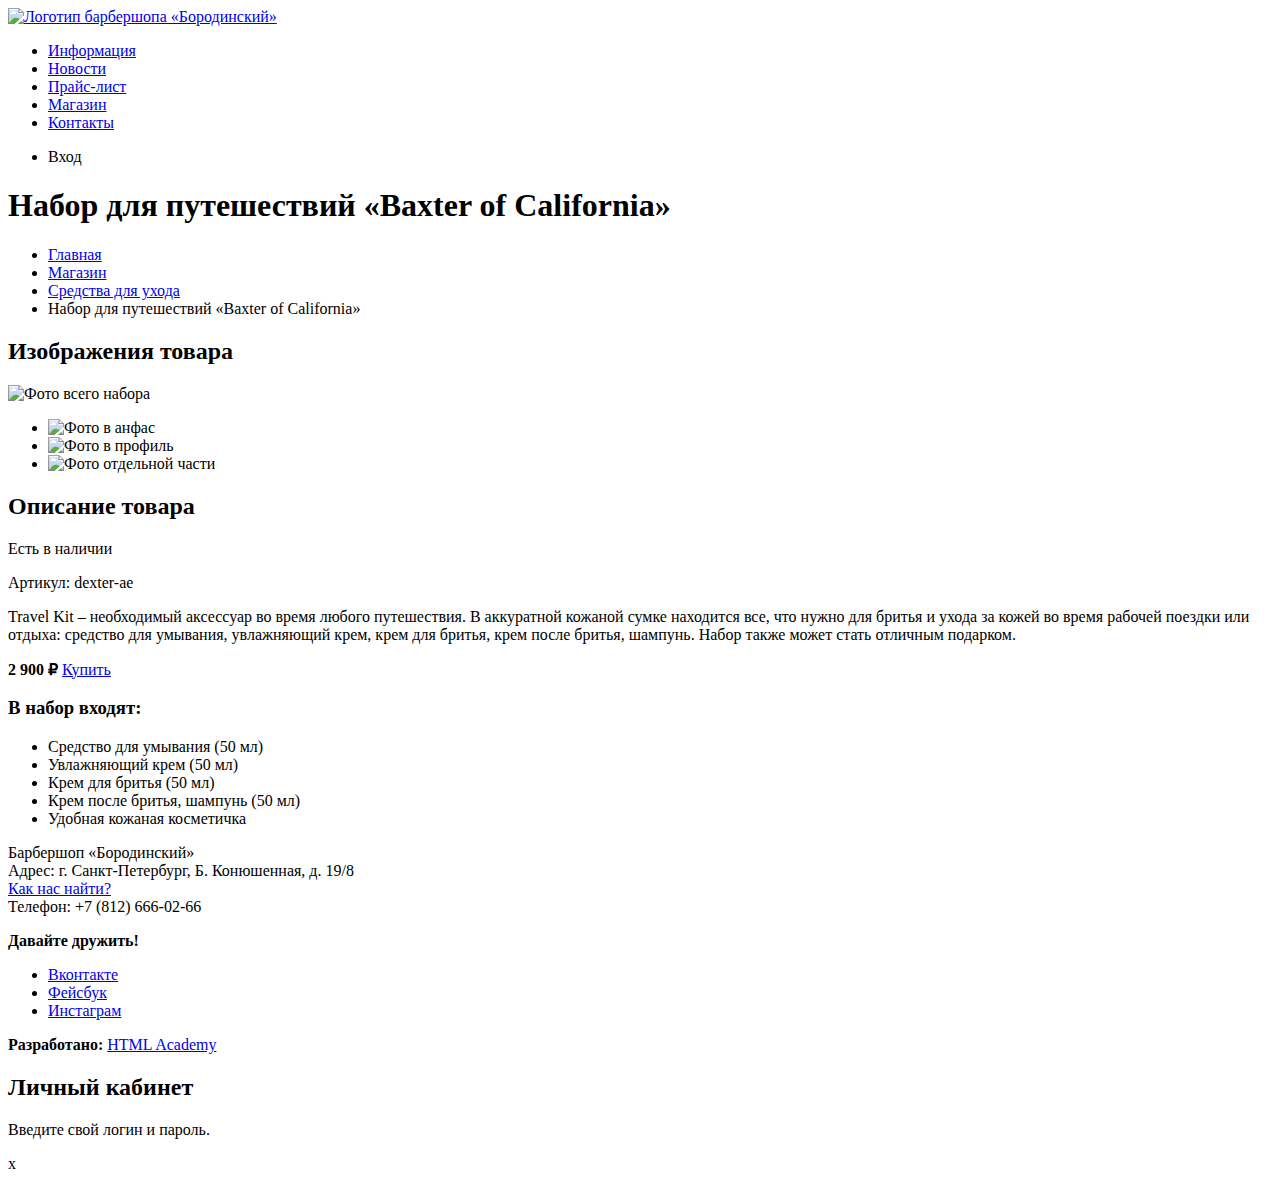
==== catalog-item.html @ 868f2063 "Тренировка верстки" ====
<!DOCTYPE html>
<html lang="ru">
  <head>
    <meta charset="utf-8">
    <title></title>
  </head>
  <body>
    <header class="main-header">
      <nav class="main-navigation">
        <a class="main-header-logo" href="index.html">
          <img src="img/logo.svg" width="111" height="24" alt="Логотип барбершопа «Бородинский»">
        </a>
        <ul class="site-navigation">
          <li><a href="info.html">Информация</a></li>
          <li><a href="news.html">Новости</a></li>
          <li><a href="price.html">Прайс-лист</a></li>
           <li class="site-navigation-current"><a href="catalog.html">Магазин</a></li>
          <li><a href="contacts.html">Контакты</a></li>
        </ul>
        <ul class="user-navigation">
          <li class="login-link">Вход</li>
        </ul>
      </nav>
    </header>
    <main class="container">

      <h1 class="page-title">Набор для путешествий «Baxter of California»</h1>

      <ul class="breadcrumbs">
        <li><a href="index.html">Главная</a></li>
        <li><a href="#">Магазин</a></li>
        <li><a href="#">Средства для ухода</a></li>
        <li class="breadcrumbs-current">Набор для путешествий «Baxter of California»</li>
      </ul>

      <section class="product-photos">
        <h2 class="visually-hidden">Изображения товара</h2>
        <p class="product-photo-full">
          <img src="img/product-big.jpg" width="460" height="498" alt="Фото всего набора">
        </p>
        <ul class="product-photo-preview">
          <li><img src="img/product-small-1.jpg" width="140" height="149" alt="Фото в анфас"></li>
          <li><img src="img/product-small-2.jpg" width="140" height="149" alt="Фото в профиль"></li>
          <li><img src="img/product-small-3.jpg" width="140" height="149" alt="Фото отдельной части"></li>
        </ul>
      </section>

      <section class="product-info">
        <h2 class="visually-hidden">Описание товара</h2>
        <p class="product-availability">Есть в наличии</p>
        <p class="product-article">Артикул: dexter-ae</p>
        <p class="product-text">Travel Kit – необходимый аксессуар во время любого путешествия. В аккуратной кожаной сумке находится все, что нужно для бритья и ухода за кожей во время рабочей поездки или отдыха: средство для умывания, увлажняющий крем, крем для бритья, крем после бритья, шампунь. Набор также может стать отличным подарком.</p>
        <p class="product-price">
          <b>2 900 ₽</b>
          <a class="button" href="#">Купить</a>
        </p>
        <h3>В набор входят:</h3>
        <ul>
          <li>Средство для умывания (50 мл)</li>
          <li>Увлажняющий крем (50 мл)</li>
          <li>Крем для бритья (50 мл)</li>
          <li>Крем после бритья, шампунь (50 мл)</li>
          <li>Удобная кожаная косметичка</li>
        </ul>
      </section>
    </main>
    <footer class="main-footer">
      <p class="footer-contacts">
        Барбершоп «Бородинский»<br>
        Адрес: г. Санкт-Петербург, Б. Конюшенная, д. 19/8<br>
        <a href="map.html">Как нас найти?</a><br>
        Телефон: +7 (812) 666-02-66
      </p>
      <div class="footer-social">
        <b>Давайте дружить!</b>
        <ul>
          <li><a class="social-button" href="#">Вконтакте</a></li>
          <li><a class="social-button" href="#">Фейсбук</a></li>
          <li><a class="social-button" href="#">Инстаграм</a></li>
        </ul>
      </div>
      <p class="footer-copyright">
        <b>Разработано:</b> <a class="button" href="https://htmlacademy.ru">HTML Academy</a>
      </p>
    </footer>

    <section class="modal modal-login">
      <h2>Личный кабинет</h2>
      <p>Введите свой логин и пароль.</p>
      <!-- Здесь будет форма -->
      <span class="modal-close">x</span>
    </section>
  </body>
</html>
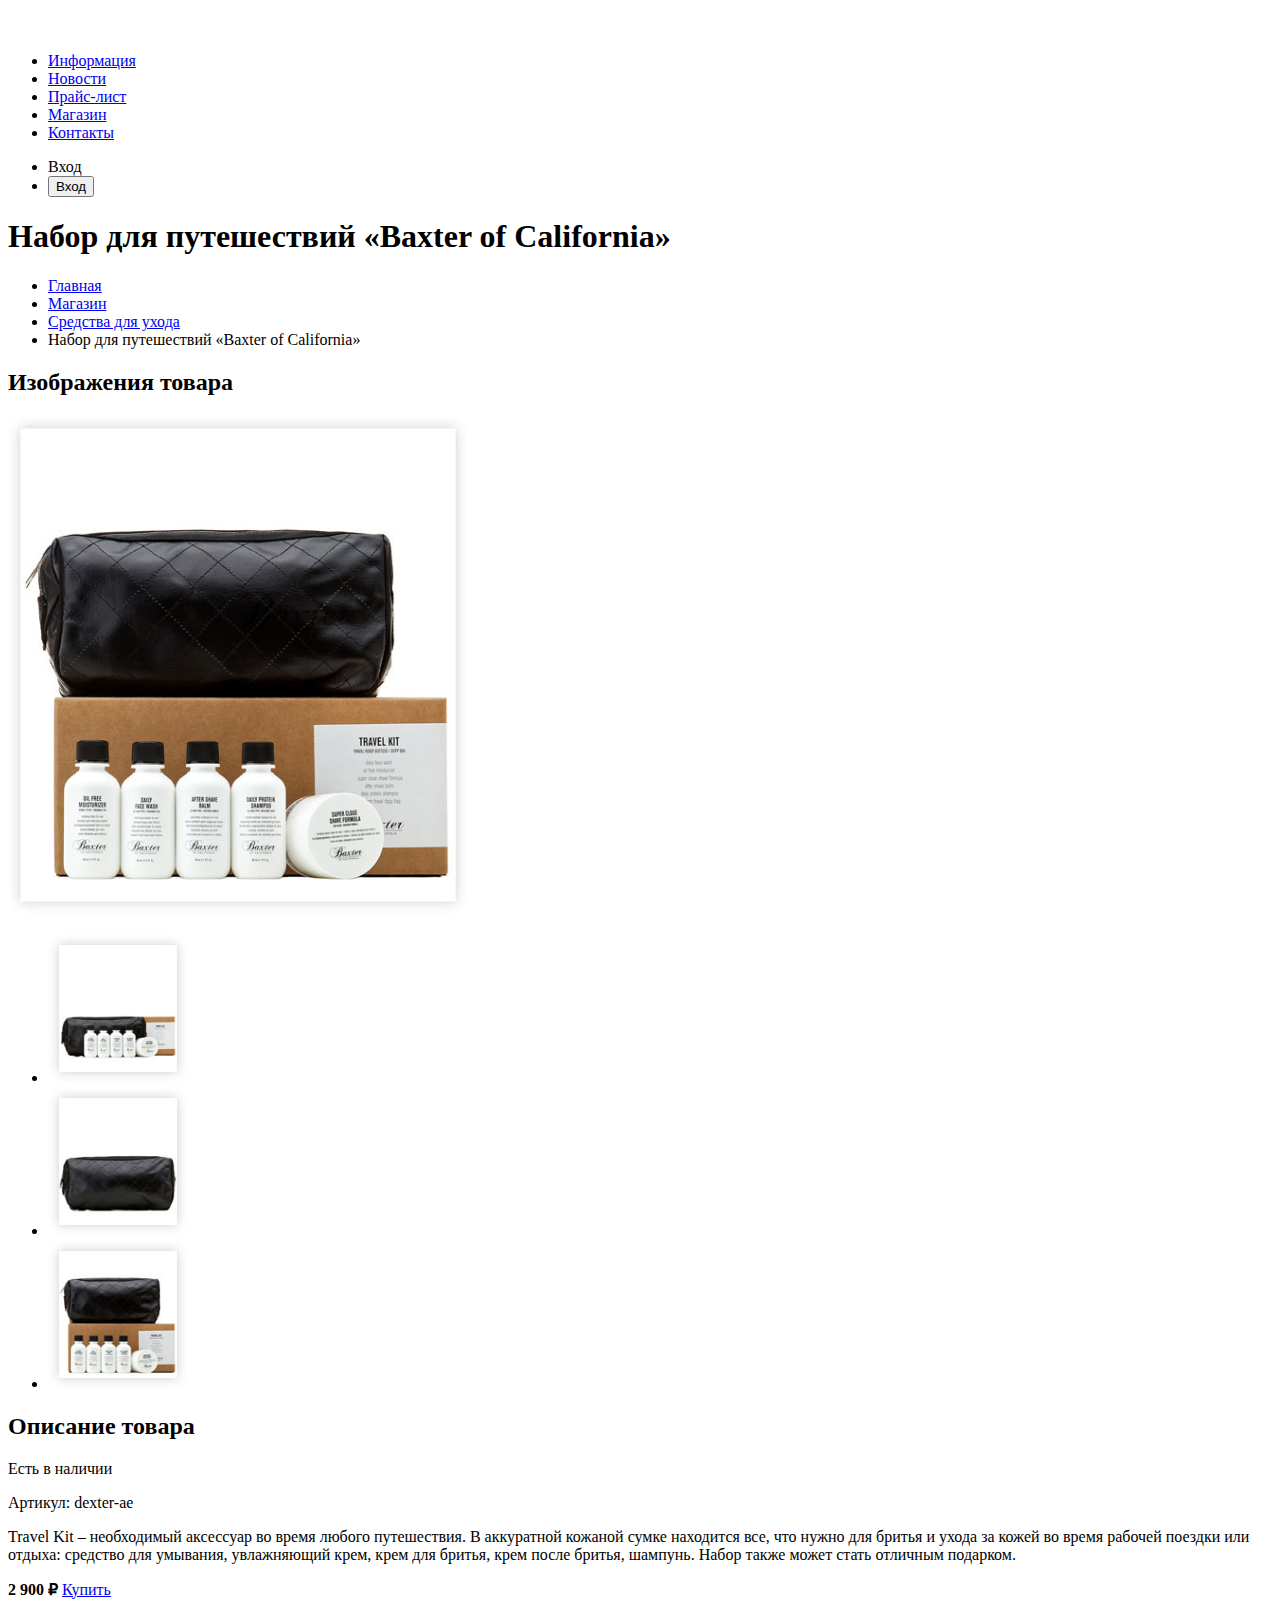
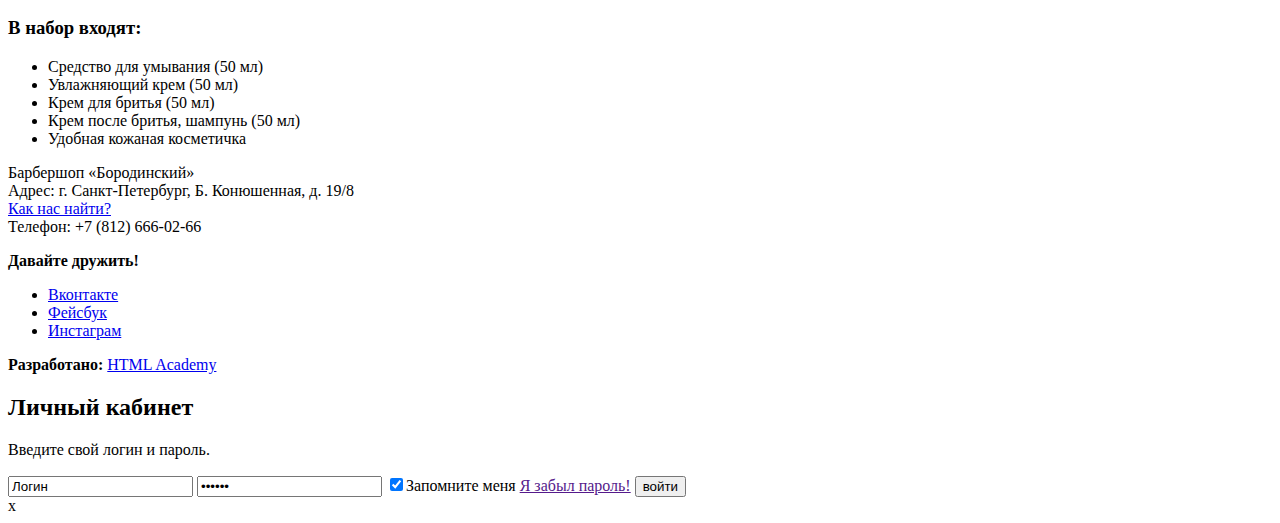
==== commit c0c31777: "Добавлены формы на страницу товара" ====
--- a/catalog-item.html
+++ b/catalog-item.html
@@ -19,6 +19,11 @@
         </ul>
         <ul class="user-navigation">
           <li class="login-link">Вход</li>
+          <li>
+            <form action="" method="post">
+              <input type="button" value="Вход">
+            </form>
+          </li>
         </ul>
       </nav>
     </header>
@@ -87,7 +92,13 @@
     <section class="modal modal-login">
       <h2>Личный кабинет</h2>
       <p>Введите свой логин и пароль.</p>
-      <!-- Здесь будет форма -->
+      <form action="" method="post">
+        <input type="text" name="login" id="login" value="Логин">
+        <input type="password" name="password" id="password" value="Пароль">
+        <label><input type="checkbox" name="rememberme" checked>Запомните меня</label>
+        <a href="">Я забыл пароль!</a>
+        <input type="button" value="войти">
+      </form>
       <span class="modal-close">x</span>
     </section>
   </body>
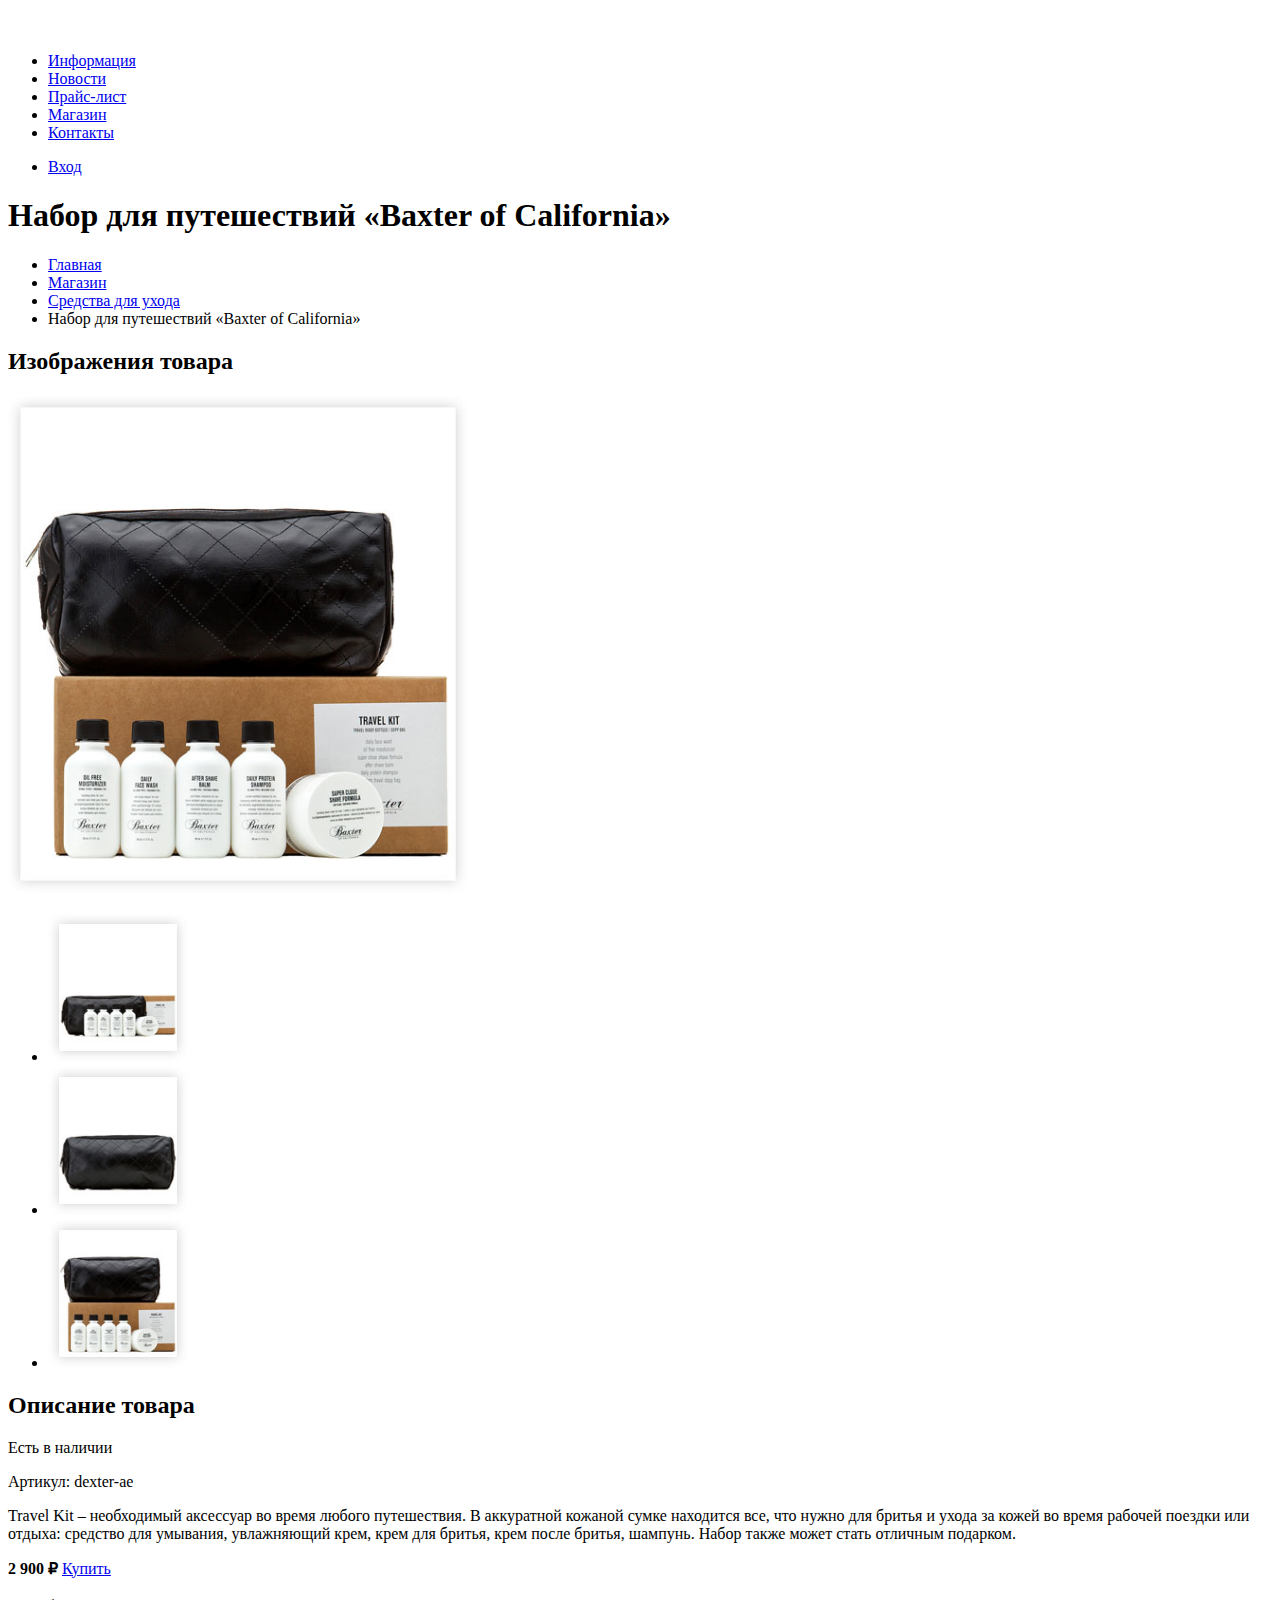
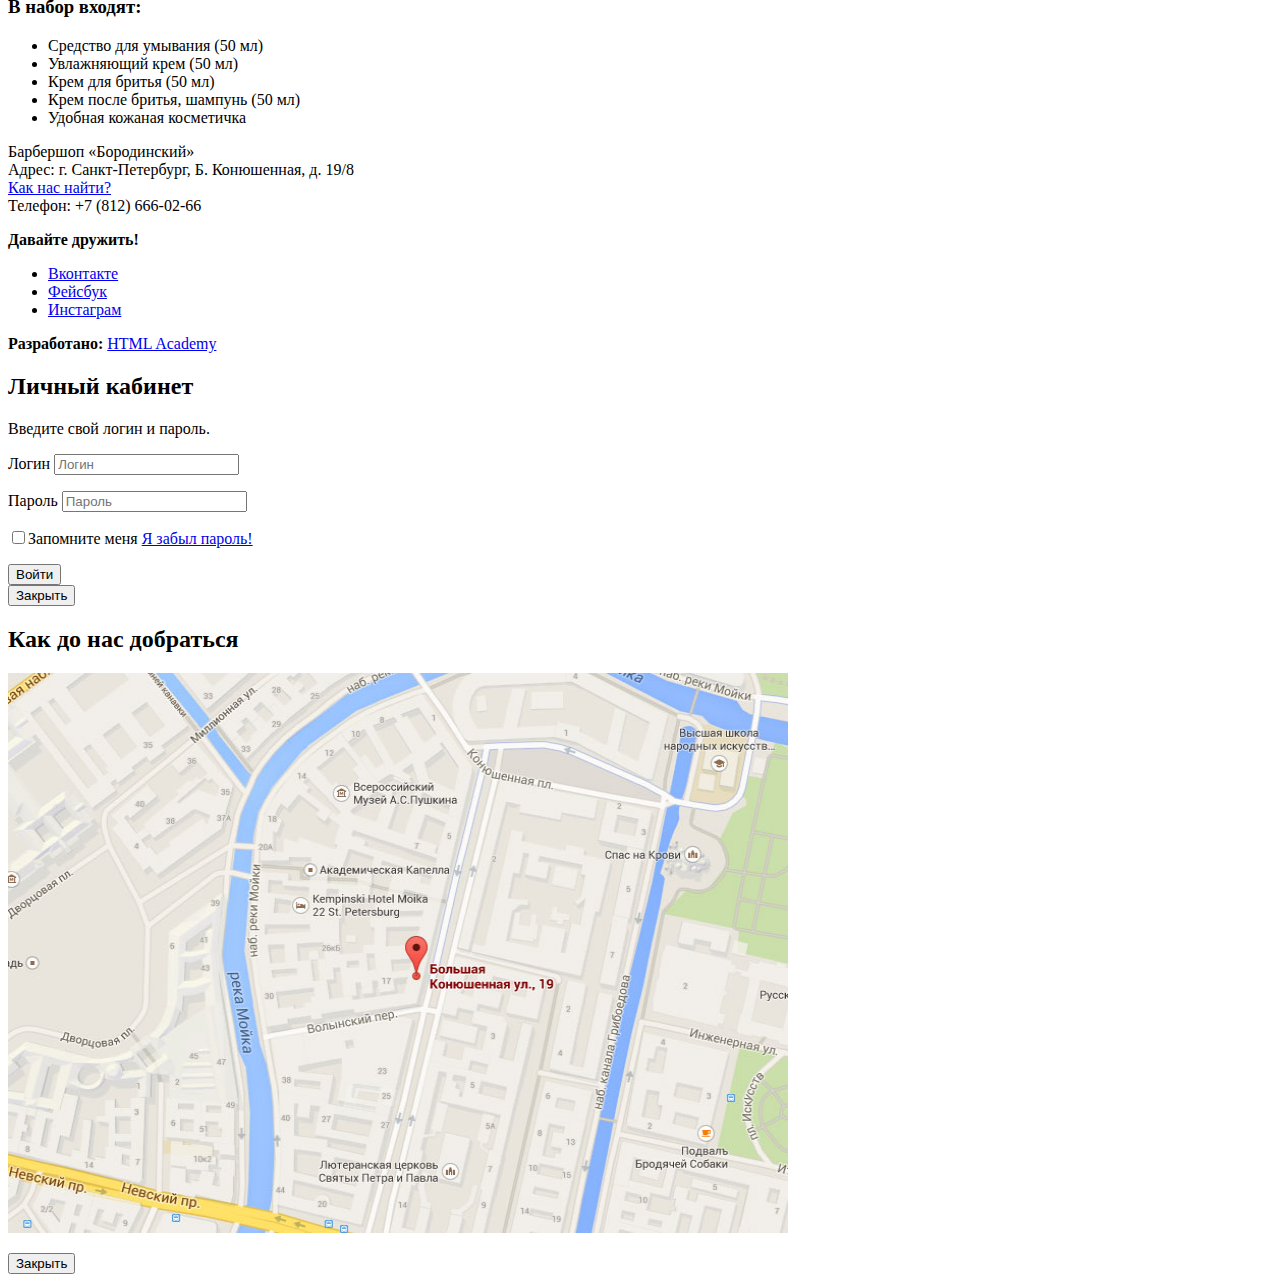
==== commit c98966d7: "Добавлены кнопки и формы на внутренние страницы Барбершопа" ====
--- a/catalog-item.html
+++ b/catalog-item.html
@@ -14,30 +14,24 @@
           <li><a href="info.html">Информация</a></li>
           <li><a href="news.html">Новости</a></li>
           <li><a href="price.html">Прайс-лист</a></li>
-           <li class="site-navigation-current"><a href="catalog.html">Магазин</a></li>
+          <li class="site-navigation-current"><a href="catalog.html">Магазин</a></li>
           <li><a href="contacts.html">Контакты</a></li>
         </ul>
         <ul class="user-navigation">
-          <li class="login-link">Вход</li>
           <li>
-            <form action="" method="post">
-              <input type="button" value="Вход">
-            </form>
+            <a class="login-link" href="login.html">Вход</a>
           </li>
         </ul>
       </nav>
     </header>
     <main class="container">
-
       <h1 class="page-title">Набор для путешествий «Baxter of California»</h1>
-
       <ul class="breadcrumbs">
         <li><a href="index.html">Главная</a></li>
         <li><a href="#">Магазин</a></li>
         <li><a href="#">Средства для ухода</a></li>
         <li class="breadcrumbs-current">Набор для путешествий «Baxter of California»</li>
       </ul>
-
       <section class="product-photos">
         <h2 class="visually-hidden">Изображения товара</h2>
         <p class="product-photo-full">
@@ -49,7 +43,6 @@
           <li><img src="img/product-small-3.jpg" width="140" height="149" alt="Фото отдельной части"></li>
         </ul>
       </section>
-
       <section class="product-info">
         <h2 class="visually-hidden">Описание товара</h2>
         <p class="product-availability">Есть в наличии</p>
@@ -85,21 +78,38 @@
         </ul>
       </div>
       <p class="footer-copyright">
-        <b>Разработано:</b> <a class="button" href="https://htmlacademy.ru">HTML Academy</a>
+        <b>Разработано:</b>
+        <a class="button" href="https://htmlacademy.ru">HTML Academy</a>
       </p>
     </footer>
-
     <section class="modal modal-login">
       <h2>Личный кабинет</h2>
       <p>Введите свой логин и пароль.</p>
-      <form action="" method="post">
-        <input type="text" name="login" id="login" value="Логин">
-        <input type="password" name="password" id="password" value="Пароль">
-        <label><input type="checkbox" name="rememberme" checked>Запомните меня</label>
-        <a href="">Я забыл пароль!</a>
-        <input type="button" value="войти">
+      <form class="login-form" action="https:/echo.htmlacademy.ru" method="post">
+        <p>
+          <label class="visually-hidden" for="user-login">Логин</label>
+          <input class="login-icon-user" id="user-login" type="text" name="login" placeholder="Логин">
+        </p>
+        <p>
+          <label class="visually-hidden" for="user-password">Пароль</label>
+          <input class="login-icon-password" id="user-password" type="password" name="password" placeholder="Пароль">
+        </p>
+        <p class="login-password-info">
+          <label class="login-checkbox"><input type="checkbox" name="remember">Запомните меня</label>
+          <a class="restore" href="#">Я забыл пароль!</a>
+        </p>
+        <button class="button" type="submit">
+          Войти
+        </button>
       </form>
-      <span class="modal-close">x</span>
+      <button class="modal-close" type="button">Закрыть</button>
+    </section>
+    <section class="modal modal-map">
+      <h2 class="visually-hidden">Как до нас добраться</h2>
+      <p>
+        <img src="img/map.jpg" width="780" height="560" alt="Офис компании по адресу ул. Большая Конюшенная 19/8, Санкт-Петербург">
+      </p>
+      <button class="modal-close" type="button">Закрыть</button>
     </section>
   </body>
 </html>
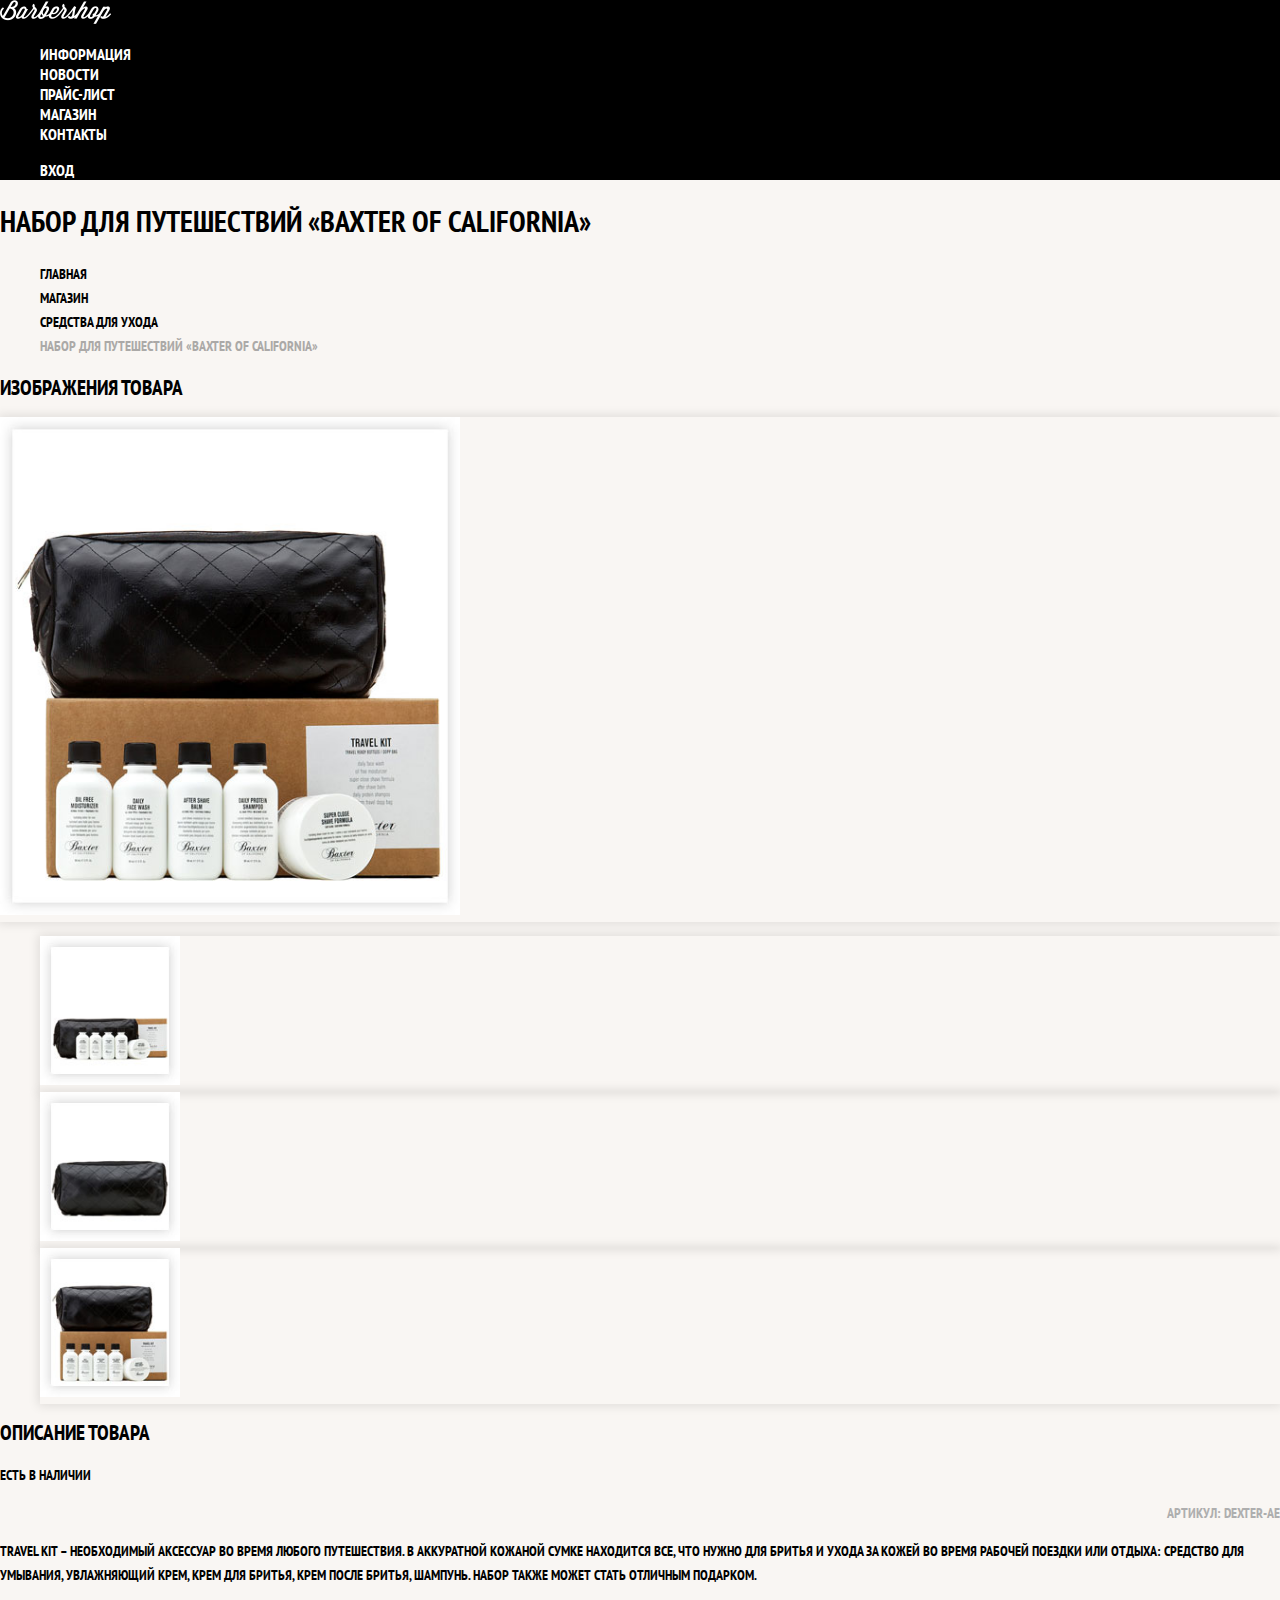
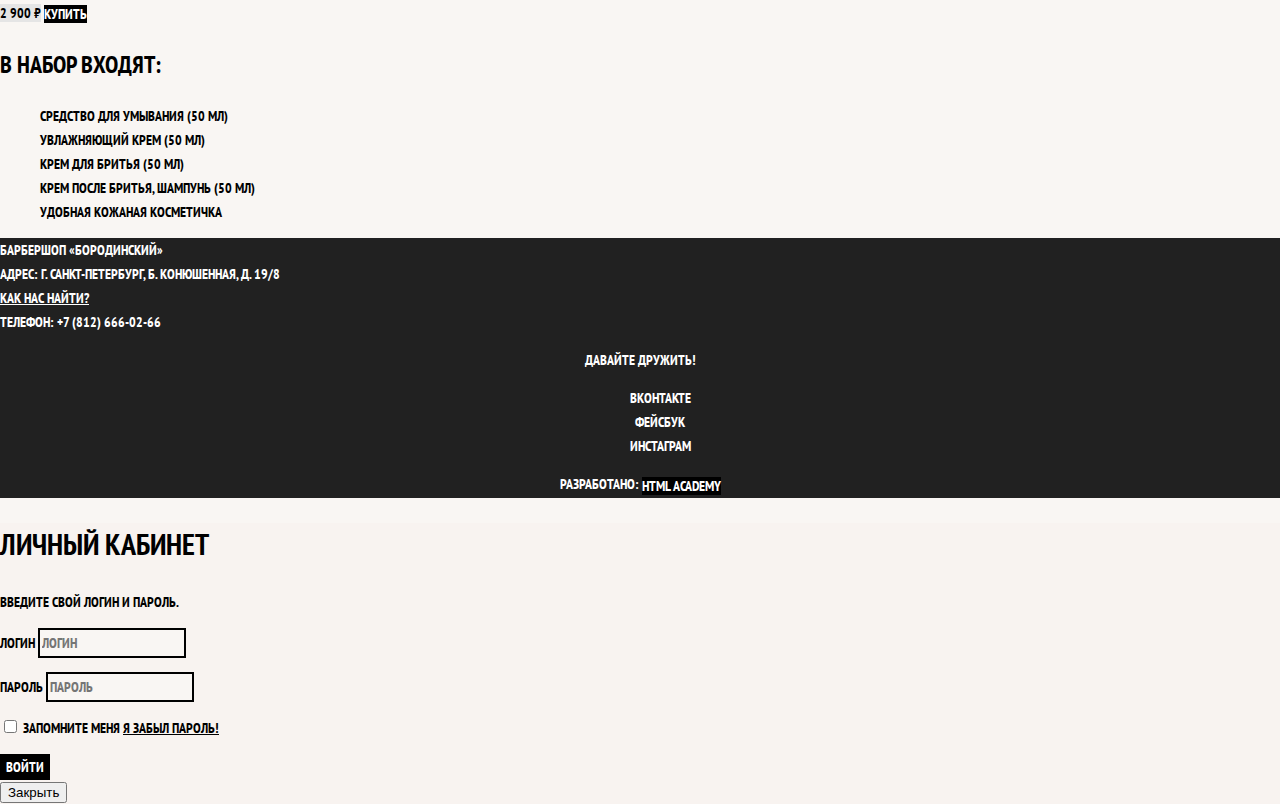
==== commit a8cc9456: "Сделана базовая стилизация страницы Барбершопа" ====
--- a/catalog-item.html
+++ b/catalog-item.html
@@ -1,115 +1,129 @@
 <!DOCTYPE html>
 <html lang="ru">
-  <head>
-    <meta charset="utf-8">
-    <title></title>
-  </head>
-  <body>
-    <header class="main-header">
-      <nav class="main-navigation">
-        <a class="main-header-logo" href="index.html">
-          <img src="img/logo.svg" width="111" height="24" alt="Логотип барбершопа «Бородинский»">
-        </a>
-        <ul class="site-navigation">
-          <li><a href="info.html">Информация</a></li>
-          <li><a href="news.html">Новости</a></li>
-          <li><a href="price.html">Прайс-лист</a></li>
-          <li class="site-navigation-current"><a href="catalog.html">Магазин</a></li>
-          <li><a href="contacts.html">Контакты</a></li>
-        </ul>
-        <ul class="user-navigation">
-          <li>
-            <a class="login-link" href="login.html">Вход</a>
-          </li>
-        </ul>
-      </nav>
-    </header>
-    <main class="container">
-      <h1 class="page-title">Набор для путешествий «Baxter of California»</h1>
-      <ul class="breadcrumbs">
-        <li><a href="index.html">Главная</a></li>
-        <li><a href="#">Магазин</a></li>
-        <li><a href="#">Средства для ухода</a></li>
-        <li class="breadcrumbs-current">Набор для путешествий «Baxter of California»</li>
-      </ul>
-      <section class="product-photos">
-        <h2 class="visually-hidden">Изображения товара</h2>
-        <p class="product-photo-full">
-          <img src="img/product-big.jpg" width="460" height="498" alt="Фото всего набора">
-        </p>
-        <ul class="product-photo-preview">
-          <li><img src="img/product-small-1.jpg" width="140" height="149" alt="Фото в анфас"></li>
-          <li><img src="img/product-small-2.jpg" width="140" height="149" alt="Фото в профиль"></li>
-          <li><img src="img/product-small-3.jpg" width="140" height="149" alt="Фото отдельной части"></li>
-        </ul>
-      </section>
-      <section class="product-info">
-        <h2 class="visually-hidden">Описание товара</h2>
-        <p class="product-availability">Есть в наличии</p>
-        <p class="product-article">Артикул: dexter-ae</p>
-        <p class="product-text">Travel Kit – необходимый аксессуар во время любого путешествия. В аккуратной кожаной сумке находится все, что нужно для бритья и ухода за кожей во время рабочей поездки или отдыха: средство для умывания, увлажняющий крем, крем для бритья, крем после бритья, шампунь. Набор также может стать отличным подарком.</p>
-        <p class="product-price">
-          <b>2 900 ₽</b>
-          <a class="button" href="#">Купить</a>
-        </p>
-        <h3>В набор входят:</h3>
-        <ul>
-          <li>Средство для умывания (50 мл)</li>
-          <li>Увлажняющий крем (50 мл)</li>
-          <li>Крем для бритья (50 мл)</li>
-          <li>Крем после бритья, шампунь (50 мл)</li>
-          <li>Удобная кожаная косметичка</li>
-        </ul>
-      </section>
-    </main>
-    <footer class="main-footer">
-      <p class="footer-contacts">
-        Барбершоп «Бородинский»<br>
-        Адрес: г. Санкт-Петербург, Б. Конюшенная, д. 19/8<br>
-        <a href="map.html">Как нас найти?</a><br>
-        Телефон: +7 (812) 666-02-66
-      </p>
-      <div class="footer-social">
-        <b>Давайте дружить!</b>
-        <ul>
-          <li><a class="social-button" href="#">Вконтакте</a></li>
-          <li><a class="social-button" href="#">Фейсбук</a></li>
-          <li><a class="social-button" href="#">Инстаграм</a></li>
-        </ul>
-      </div>
-      <p class="footer-copyright">
-        <b>Разработано:</b>
-        <a class="button" href="https://htmlacademy.ru">HTML Academy</a>
-      </p>
-    </footer>
-    <section class="modal modal-login">
-      <h2>Личный кабинет</h2>
-      <p>Введите свой логин и пароль.</p>
-      <form class="login-form" action="https:/echo.htmlacademy.ru" method="post">
-        <p>
-          <label class="visually-hidden" for="user-login">Логин</label>
-          <input class="login-icon-user" id="user-login" type="text" name="login" placeholder="Логин">
-        </p>
-        <p>
-          <label class="visually-hidden" for="user-password">Пароль</label>
-          <input class="login-icon-password" id="user-password" type="password" name="password" placeholder="Пароль">
-        </p>
-        <p class="login-password-info">
-          <label class="login-checkbox"><input type="checkbox" name="remember">Запомните меня</label>
-          <a class="restore" href="#">Я забыл пароль!</a>
-        </p>
-        <button class="button" type="submit">
-          Войти
-        </button>
-      </form>
-      <button class="modal-close" type="button">Закрыть</button>
-    </section>
-    <section class="modal modal-map">
-      <h2 class="visually-hidden">Как до нас добраться</h2>
-      <p>
-        <img src="img/map.jpg" width="780" height="560" alt="Офис компании по адресу ул. Большая Конюшенная 19/8, Санкт-Петербург">
-      </p>
-      <button class="modal-close" type="button">Закрыть</button>
-    </section>
-  </body>
+<head>
+  <meta charset="UTF-8">
+  <title>Барбершоп «Бородинский»</title>
+  <link href="https://fonts.googleapis.com/css?family=PT+Sans+Narrow:400,700&amp;subset=latin,cyrillic" rel="stylesheet">
+  <link href="css/normalize.css" rel="stylesheet">
+  <link href="css/style.css" rel="stylesheet">
+</head>
+
+<body class="inner-page">
+
+<header class="main-header">
+  <nav class="main-navigation">
+    <a class="main-header-logo" href="index.html">
+      <img src="img/logo.svg" width="111" height="24" alt="Логотип барбершопа «Бородинский»">
+    </a>
+    <ul class="site-navigation">
+      <li><a href="info.html">Информация</a></li>
+      <li><a href="news.html">Новости</a></li>
+      <li><a href="price.html">Прайс-лист</a></li>
+      <li class="site-navigation-current"><a href="catalog.html">Магазин</a></li>
+      <li><a href="contacts.html">Контакты</a></li>
+    </ul>
+    <ul class="user-navigation">
+      <li><a class="login-link" href="login.html">Вход</a></li>
+    </ul>
+  </nav>
+</header>
+
+<main class="container">
+
+  <h1 class="page-title">Набор для путешествий «Baxter of California»</h1>
+
+  <ul class="breadcrumbs">
+    <li><a href="index.html">Главная</a></li>
+    <li><a href="#">Магазин</a></li>
+    <li><a href="#">Средства для ухода</a></li>
+    <li class="breadcrumbs-current">Набор для путешествий «Baxter of California»</li>
+  </ul>
+
+  <section class="product-photos">
+    <h2 class="visually-hidden">Изображения товара</h2>
+    <p class="product-photo-full">
+      <img src="img/product-big.jpg" width="460" height="498" alt="Фото всего набора">
+    </p>
+    <ul class="product-photo-preview">
+      <li>
+        <img src="img/product-small-1.jpg" width="140" height="149" alt="Фото в анфас">
+      </li>
+      <li>
+        <img src="img/product-small-2.jpg" width="140" height="149" alt="Фото в профиль">
+      </li>
+      <li>
+        <img src="img/product-small-3.jpg" width="140" height="149" alt="Фото отдельной части">
+      </li>
+    </ul>
+  </section>
+
+  <section class="product-info">
+    <h2 class="visually-hidden">Описание товара</h2>
+    <div class="product-description">
+      <p class="product-availability">Есть в наличии</p>
+      <p class="product-article">Артикул: dexter-ae</p>
+    </div>
+    <p class="product-text">Travel Kit – необходимый аксессуар во время любого путешествия. В аккуратной кожаной сумке находится все, что нужно для бритья и ухода за кожей во время рабочей поездки или отдыха: средство для умывания, увлажняющий крем, крем для бритья, крем после бритья, шампунь. Набор также может стать отличным подарком.</p>
+    <p class="product-price">
+      <b>2 900 ₽</b>
+      <a class="button" href="#">Купить</a>
+    </p>
+    <h3>В набор входят:</h3>
+    <ul>
+      <li>Средство для умывания (50 мл)</li>
+      <li>Увлажняющий крем (50 мл)</li>
+      <li>Крем для бритья (50 мл)</li>
+      <li>Крем после бритья, шампунь (50 мл)</li>
+      <li>Удобная кожаная косметичка</li>
+    </ul>
+  </section>
+
+</main>
+
+<footer class="main-footer">
+  <p class="footer-contacts">
+    Барбершоп «Бородинский»<br>
+    Адрес: г. Санкт-Петербург, Б. Конюшенная, д. 19/8<br>
+    <a href="map.html">Как нас найти?</a><br>
+    Телефон: +7 (812) 666-02-66
+  </p>
+  <div class="footer-social">
+    <b>Давайте дружить!</b>
+    <ul>
+      <li><a class="social-button" href="#">Вконтакте</a></li>
+      <li><a class="social-button" href="#">Фейсбук</a></li>
+      <li><a class="social-button" href="#">Инстаграм</a></li>
+    </ul>
+  </div>
+  <p class="footer-copyright">
+    <b>Разработано:</b> <a class="button" href="https://htmlacademy.ru">HTML Academy</a>
+  </p>
+</footer>
+
+<section class="modal modal-login">
+  <h2>Личный кабинет</h2>
+  <p>Введите свой логин и пароль.</p>
+  <form class="login-form" action="https://echo.htmlacademy.ru" method="post">
+    <p>
+      <label class="visually-hidden" for="user-login">Логин</label>
+      <input class="login-icon-user" id="user-login" type="text" name="login" placeholder="Логин">
+    </p>
+    <p>
+      <label class="visually-hidden" for="user-password">Пароль</label>
+      <input class="login-icon-password" id="user-password" type="password" name="password" placeholder="Пароль">
+    </p>
+    <p class="login-password-info">
+      <label class="login-checkbox">
+        <input type="checkbox" name="remember" class="visually-hidden">
+        <span class="checkbox-indicator"></span>
+        Запомните меня
+      </label>
+      <a class="restore" href="#">Я забыл пароль!</a>
+    </p>
+    <button class="button" type="submit">Войти</button>
+  </form>
+  <button class="modal-close" type="button">Закрыть</button>
+</section>
+
+</body>
 </html>
--- a/css/style.css
+++ b/css/style.css
@@ -0,0 +1,357 @@
+body {
+  margin: 0;
+  padding: 0;
+
+  font-family: "PT Sans Narrow", Arial, sans-serif;
+  font-size: 14px;
+  line-height: 24px;
+  font-weight: 700;
+  color: #ffffff;
+  text-transform: uppercase;
+
+  background-color: #000000;
+  background-image: url("img/bg.jpg");
+  background-position: top center;
+  background-repeat: no-repeat;
+}
+
+.inner-page {
+  color: #000000;
+
+  background-color: #f9f6f3;
+  background-image: url("img/pattern-light.jpg");
+  background-position: 0 0;
+  background-repeat: repeat;
+}
+
+a {
+  text-decoration: none;
+}
+
+.button {
+  font: inherit;
+
+  text-align: center;
+  color: #ffffff;
+  vertical-align: middle;
+  text-transform: uppercase;
+
+  background-color: #000000;
+  border: none;
+}
+
+.button:hover,
+.button:focus,
+.button:active {
+  background-color: #663d15;
+}
+
+.main-navigation {
+  font-size: 16px;
+  line-height: 20px;
+  color: #ffffff;
+
+  background-color: #000000;
+}
+
+.site-navigation,
+.user-navigation {
+  list-style: none;
+}
+
+.site-navigation a,
+.user-navigation a {
+  color: #ffffff;
+}
+
+.site-navigation a:hover,
+.site-navigation a:focus,
+.user-navigation a:hover,
+.user-navigation a:focus {
+  background-color: #242424;
+}
+
+.features-list {
+  list-style: none;
+}
+
+.feature-item {
+  text-align: center;
+}
+
+.feature-item h3 {
+  font-size: 30px;
+  line-height: 42px;
+}
+
+.index-columns {
+  color: #000000;
+
+  background-color: #f8f5f2;
+  background-image: url("img/pattern-light.jpg");
+  background-position: 0 0;
+  background-repeat: repeat;
+}
+
+.index-columns h2 {
+  font-size: 30px;
+  line-height: 42px;
+}
+
+.news-list {
+  list-style: none;
+}
+
+.news-item time {
+  text-transform: none;
+}
+
+.gallery-content {
+  background-color: #cccccc;
+  border: 7px solid #ffffff;
+}
+
+.appointment-item input {
+  font: inherit;
+
+  background-color: transparent;
+  border: 2px solid #000000;
+}
+
+.appointment-item input:focus {
+  border-color: #663d15;
+}
+
+.page-title {
+  font-size: 30px;
+  line-height: 42px;
+}
+
+.breadcrumbs {
+  list-style: none;
+}
+
+.breadcrumbs a {
+  color: #000000;
+}
+
+.breadcrumbs a:hover,
+.breadcrumbs a:focus {
+  text-decoration: underline;
+}
+
+.breadcrumbs-current {
+  color: #aba9a7;
+}
+
+.filter fieldset {
+  border: none;
+}
+
+.filter legend {
+  font-size: 24px;
+  line-height: 30px;
+}
+
+.filter ul {
+  list-style: none;
+  line-height: 18px;
+}
+
+.filter-input:hover + label,
+.filter-input:focus + label {
+  color: #663d15;
+}
+
+.filter-input:disabled + label {
+  color: #000000;
+
+  opacity: 0.5;
+}
+
+.catalog-list {
+  list-style: none;
+}
+
+.catalog-item {
+  background-color: #f8f8f8;
+  box-shadow: 0 0 10px rgba(0, 0, 0, 0.1);
+}
+
+.catalog-item:hover {
+  box-shadow: 0 0 10px rgba(0, 0, 0, 0.2);
+}
+
+.catalog-item a {
+  color: #000000;
+}
+
+.catalog-item h3 {
+  font-size: 14px;
+  line-height: 18px;
+}
+
+.catalog-category {
+  text-transform: none;
+}
+
+.catalog-item-price b {
+  font-size: 14px;
+  line-height: 20px;
+  text-align: center;
+
+  background-color: #e5e5e5;
+}
+
+.catalog-item-price .button {
+  line-height: 20px;
+  color: #ffffff;
+}
+
+.pagination-list {
+  list-style: none;
+}
+
+.pagination-item a {
+  color: #ffffff;
+
+  background-color: #000000;
+}
+
+.pagination-item a:hover,
+.pagination-item a:focus,
+.pagination-item a:active {
+  background-color: #663d15;
+}
+
+.pagination-item-current a {
+  color: #000000;
+
+  background-color: #ffffff;
+}
+
+.pagination-item-current a:hover,
+.pagination-item-current a:focus,
+.pagination-item-current a:active {
+  color: #000000;
+
+  background-color: #ffffff;
+}
+
+.product-photo-preview {
+  list-style: none;
+}
+
+.product-photo-preview li {
+  box-shadow: 0 0 10px 2px rgba(0, 0, 0, 0.1);
+}
+
+.product-photo-full {
+  box-shadow: 0 0 10px 2px rgba(0, 0, 0, 0.1);
+}
+
+.product-article {
+  text-align: right;
+  color: #aeaeae;
+}
+
+.product-price b {
+  line-height: 20px;
+  text-align: center;
+
+  background-color: #e5e5e5;
+}
+
+.product-info h3 {
+  font-size: 24px;
+  line-height: 30px;
+}
+
+.product-info ul {
+  list-style: none;
+}
+
+.main-footer {
+  color: #ffffff;
+
+  background-color: #212121;
+  background-image: url("img/pattern-dark.jpg");
+  background-position: 0 0;
+  background-repeat: repeat;
+}
+
+.footer-contacts a {
+  color: #ffffff;
+  text-decoration: underline;
+}
+
+.footer-contacts a:hover,
+.footer-contacts a:focus {
+  text-decoration: none;
+}
+
+.footer-social {
+  text-align: center;
+}
+
+.footer-social ul {
+  list-style: none;
+}
+
+.social-button {
+  color: #ffffff;
+}
+
+.footer-copyright {
+  text-align: center;
+}
+
+.footer-copyright .button:hover,
+.footer-copyright .button:focus {
+  color: #000000;
+
+  background-color: #ffffff;
+}
+
+.modal {
+  color: #000000;
+
+  background-color: #f8f3f0;
+  background-image: url("img/pattern-light.jpg");
+  background-position: 0 0;
+  background-repeat: repeat;
+}
+
+.modal h2 {
+  font-size: 30px;
+  line-height: 42px;
+}
+
+.login-form input[type="text"],
+.login-form input[type="password"] {
+  font: inherit;
+  color: #000000;
+  text-transform: uppercase;
+
+  background-color: #f9f6f3;
+  border: 2px solid #000000;
+}
+
+.login-form input:focus {
+  border-color: #663d15;
+}
+
+.login-checkbox:hover,
+.login-checkbox:focus {
+  color: #663d15;
+}
+
+.restore {
+  color: #000000;
+  text-decoration: underline;
+}
+
+.restore:hover,
+.restore:focus {
+  text-decoration: none;
+}
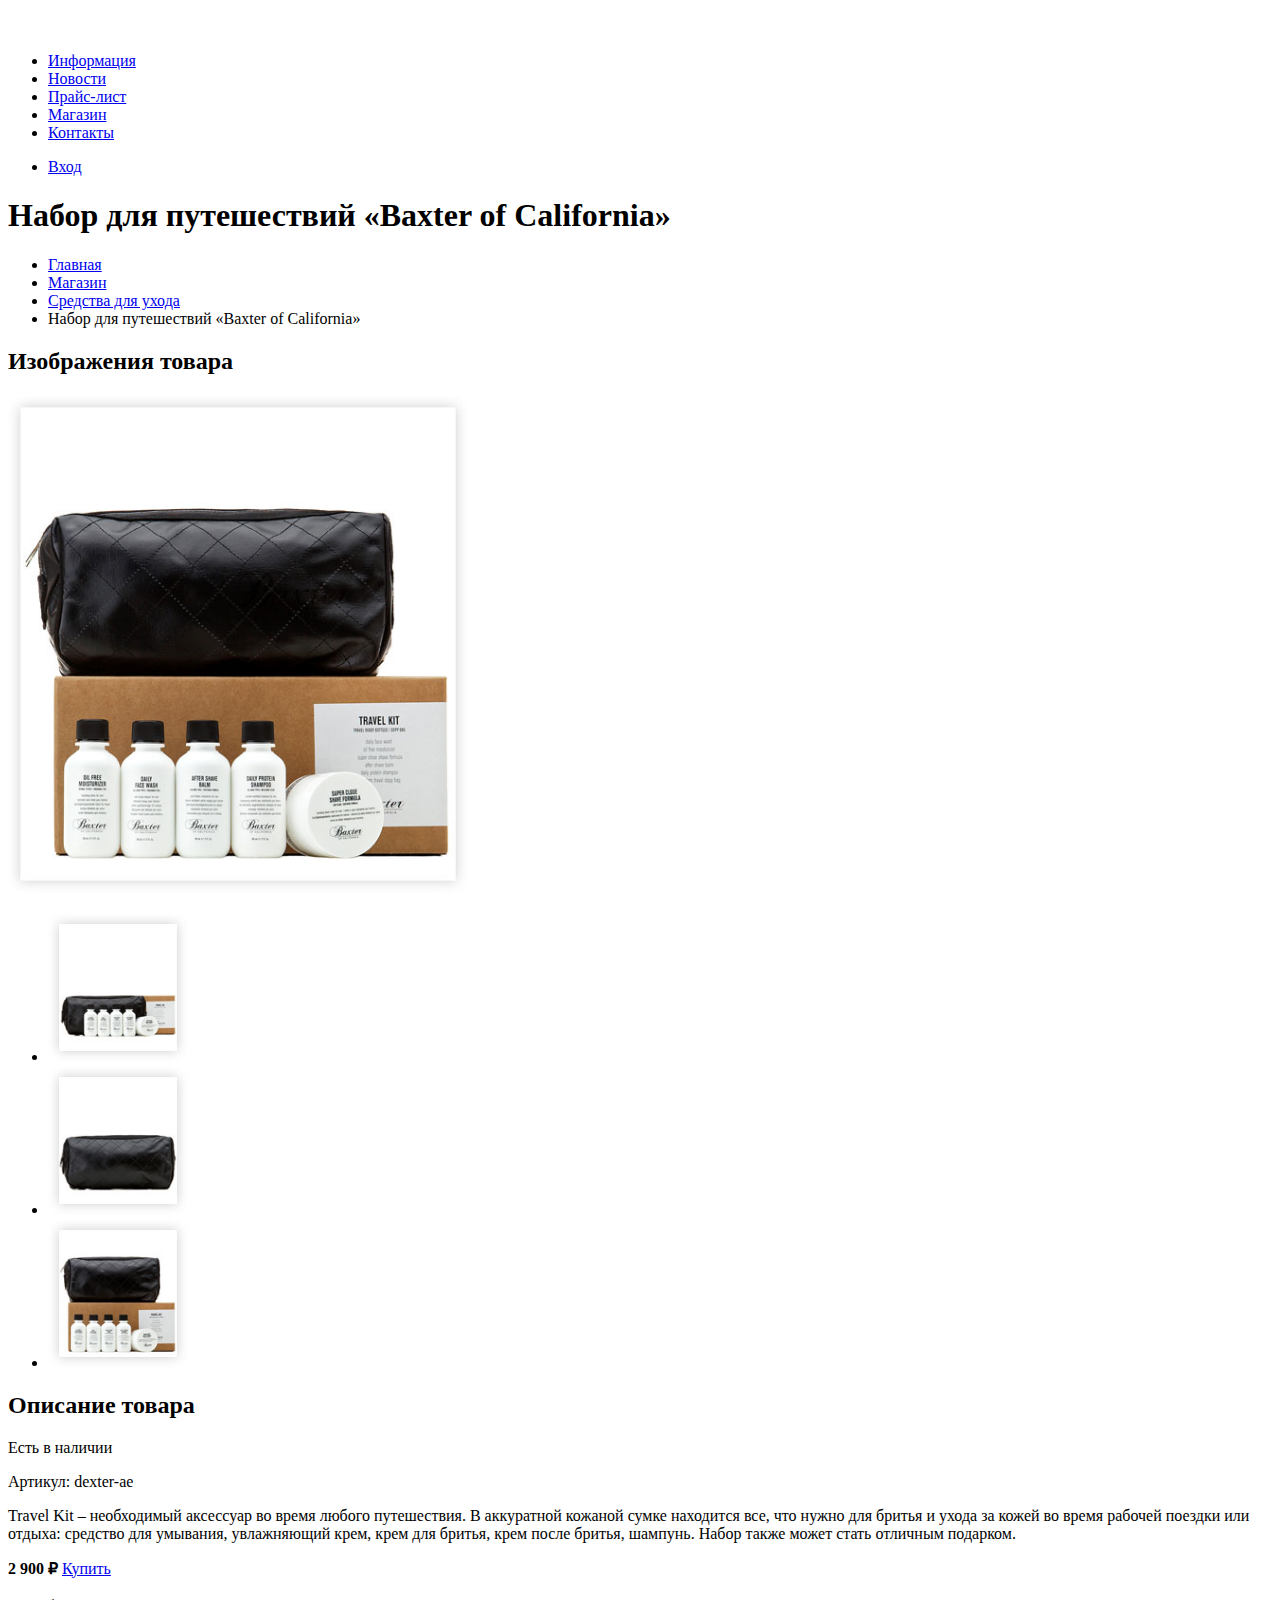
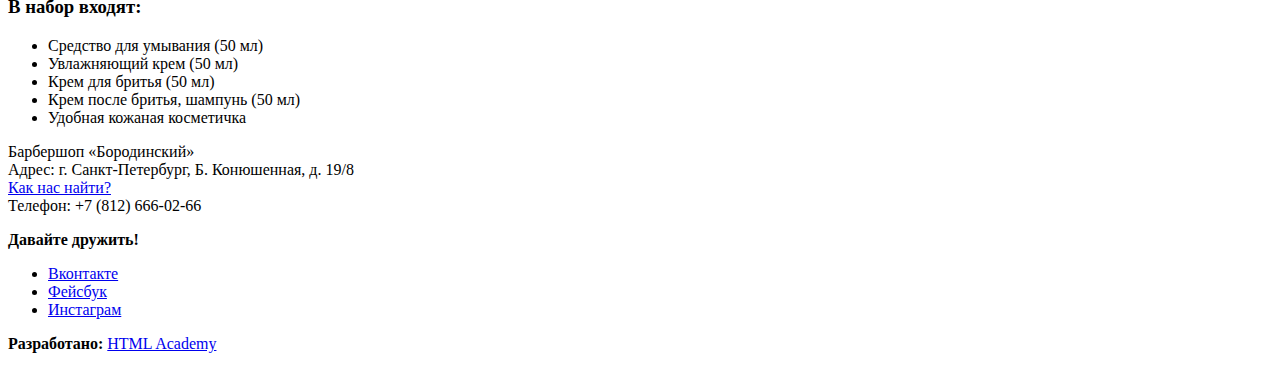
==== commit 71067786: "Построение сетки страниц" ====
--- a/catalog-item.html
+++ b/catalog-item.html
@@ -5,13 +5,12 @@
   <title>Барбершоп «Бородинский»</title>
   <link href="https://fonts.googleapis.com/css?family=PT+Sans+Narrow:400,700&amp;subset=latin,cyrillic" rel="stylesheet">
   <link href="css/normalize.css" rel="stylesheet">
-  <link href="css/style.css" rel="stylesheet">
 </head>
 
 <body class="inner-page">
 
 <header class="main-header">
-  <nav class="main-navigation">
+  <nav class="main-navigation container">
     <a class="main-header-logo" href="index.html">
       <img src="img/logo.svg" width="111" height="24" alt="Логотип барбершопа «Бородинский»">
     </a>
@@ -39,49 +38,53 @@
     <li class="breadcrumbs-current">Набор для путешествий «Baxter of California»</li>
   </ul>
 
-  <section class="product-photos">
-    <h2 class="visually-hidden">Изображения товара</h2>
-    <p class="product-photo-full">
-      <img src="img/product-big.jpg" width="460" height="498" alt="Фото всего набора">
-    </p>
-    <ul class="product-photo-preview">
-      <li>
-        <img src="img/product-small-1.jpg" width="140" height="149" alt="Фото в анфас">
-      </li>
-      <li>
-        <img src="img/product-small-2.jpg" width="140" height="149" alt="Фото в профиль">
-      </li>
-      <li>
-        <img src="img/product-small-3.jpg" width="140" height="149" alt="Фото отдельной части">
-      </li>
-    </ul>
-  </section>
+  <div class="catalog-columns">
 
-  <section class="product-info">
-    <h2 class="visually-hidden">Описание товара</h2>
-    <div class="product-description">
-      <p class="product-availability">Есть в наличии</p>
-      <p class="product-article">Артикул: dexter-ae</p>
-    </div>
-    <p class="product-text">Travel Kit – необходимый аксессуар во время любого путешествия. В аккуратной кожаной сумке находится все, что нужно для бритья и ухода за кожей во время рабочей поездки или отдыха: средство для умывания, увлажняющий крем, крем для бритья, крем после бритья, шампунь. Набор также может стать отличным подарком.</p>
-    <p class="product-price">
-      <b>2 900 ₽</b>
-      <a class="button" href="#">Купить</a>
-    </p>
-    <h3>В набор входят:</h3>
-    <ul>
-      <li>Средство для умывания (50 мл)</li>
-      <li>Увлажняющий крем (50 мл)</li>
-      <li>Крем для бритья (50 мл)</li>
-      <li>Крем после бритья, шампунь (50 мл)</li>
-      <li>Удобная кожаная косметичка</li>
-    </ul>
-  </section>
+    <section class="product-photos">
+      <h2 class="visually-hidden">Изображения товара</h2>
+      <p class="product-photo-full">
+        <img src="img/product-big.jpg" width="460" height="498" alt="Фото всего набора">
+      </p>
+      <ul class="product-photo-preview">
+        <li>
+          <img src="img/product-small-1.jpg" width="140" height="149" alt="Фото в анфас">
+        </li>
+        <li>
+          <img src="img/product-small-2.jpg" width="140" height="149" alt="Фото в профиль">
+        </li>
+        <li>
+          <img src="img/product-small-3.jpg" width="140" height="149" alt="Фото отдельной части">
+        </li>
+      </ul>
+    </section>
+
+    <section class="product-info">
+      <h2 class="visually-hidden">Описание товара</h2>
+      <div class="product-description">
+        <p class="product-availability">Есть в наличии</p>
+        <p class="product-article">Артикул: dexter-ae</p>
+      </div>
+      <p class="product-text">Travel Kit – необходимый аксессуар во время любого путешествия. В аккуратной кожаной сумке находится все, что нужно для бритья и ухода за кожей во время рабочей поездки или отдыха: средство для умывания, увлажняющий крем, крем для бритья, крем после бритья, шампунь. Набор также может стать отличным подарком.</p>
+      <p class="product-price">
+        <b>2 900 ₽</b>
+        <a class="button" href="#">Купить</a>
+      </p>
+      <h3>В набор входят:</h3>
+      <ul>
+        <li>Средство для умывания (50 мл)</li>
+        <li>Увлажняющий крем (50 мл)</li>
+        <li>Крем для бритья (50 мл)</li>
+        <li>Крем после бритья, шампунь (50 мл)</li>
+        <li>Удобная кожаная косметичка</li>
+      </ul>
+    </section>
+  </div>
 
 </main>
 
 <footer class="main-footer">
-  <p class="footer-contacts">
+  <div class="container">
+    <p class="footer-contacts">
     Барбершоп «Бородинский»<br>
     Адрес: г. Санкт-Петербург, Б. Конюшенная, д. 19/8<br>
     <a href="map.html">Как нас найти?</a><br>
@@ -98,32 +101,8 @@
   <p class="footer-copyright">
     <b>Разработано:</b> <a class="button" href="https://htmlacademy.ru">HTML Academy</a>
   </p>
+  </div>
 </footer>
-
-<section class="modal modal-login">
-  <h2>Личный кабинет</h2>
-  <p>Введите свой логин и пароль.</p>
-  <form class="login-form" action="https://echo.htmlacademy.ru" method="post">
-    <p>
-      <label class="visually-hidden" for="user-login">Логин</label>
-      <input class="login-icon-user" id="user-login" type="text" name="login" placeholder="Логин">
-    </p>
-    <p>
-      <label class="visually-hidden" for="user-password">Пароль</label>
-      <input class="login-icon-password" id="user-password" type="password" name="password" placeholder="Пароль">
-    </p>
-    <p class="login-password-info">
-      <label class="login-checkbox">
-        <input type="checkbox" name="remember" class="visually-hidden">
-        <span class="checkbox-indicator"></span>
-        Запомните меня
-      </label>
-      <a class="restore" href="#">Я забыл пароль!</a>
-    </p>
-    <button class="button" type="submit">Войти</button>
-  </form>
-  <button class="modal-close" type="button">Закрыть</button>
-</section>
 
 </body>
 </html>
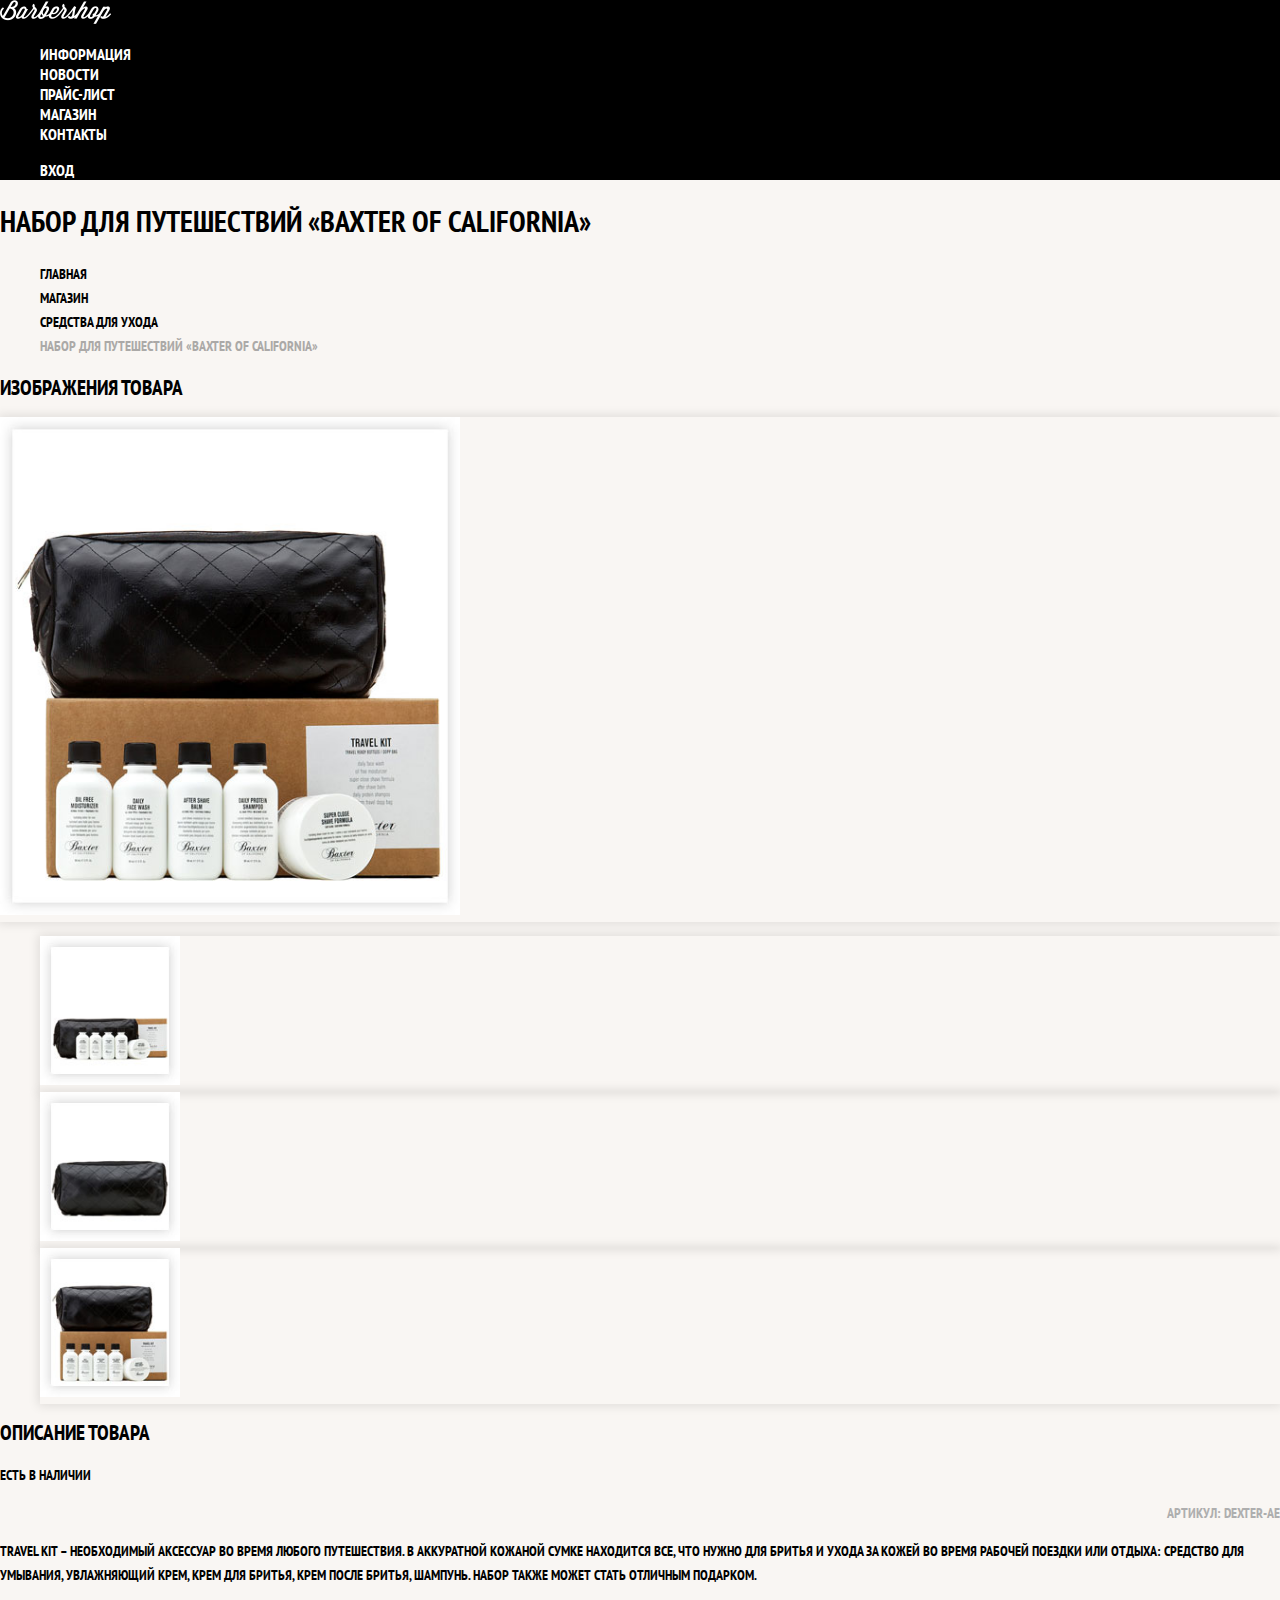
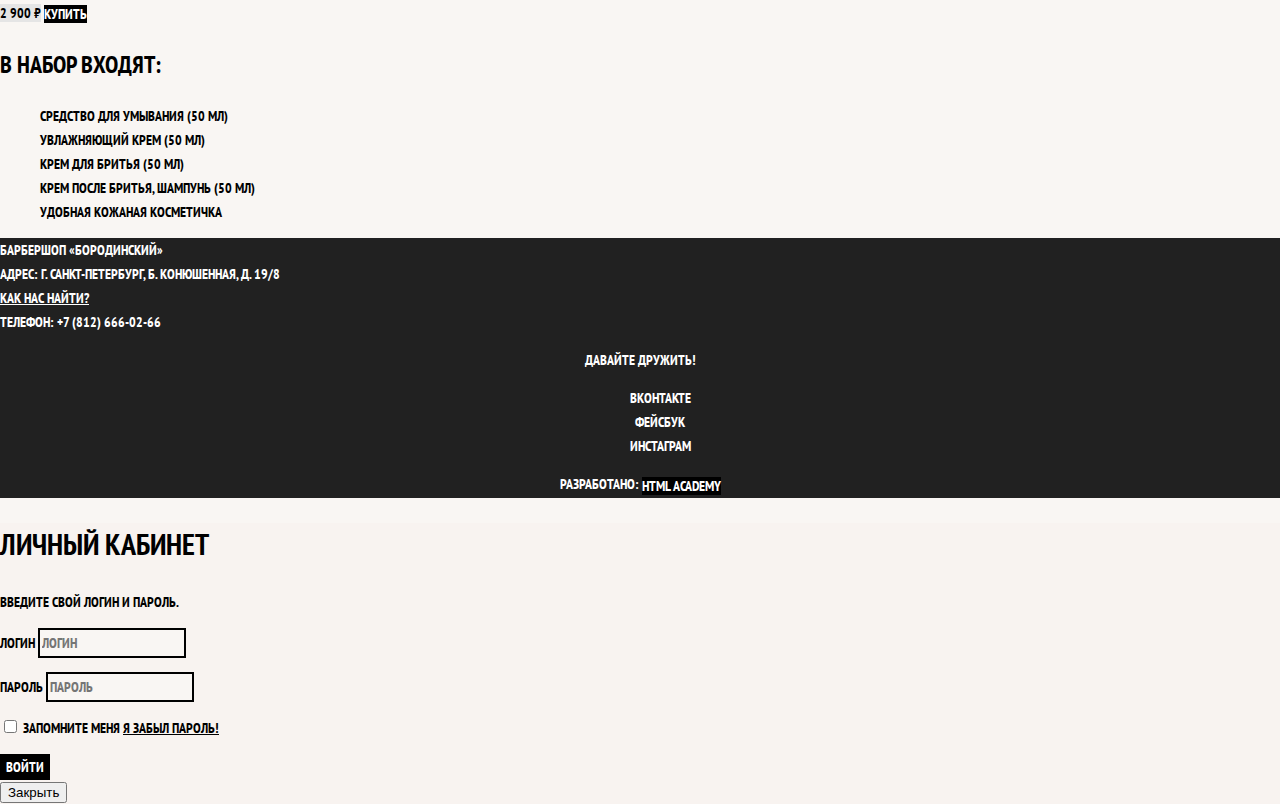
==== commit 15885cd3: "Окончательная стилизация" ====
--- a/catalog-item.html
+++ b/catalog-item.html
@@ -5,12 +5,13 @@
   <title>Барбершоп «Бородинский»</title>
   <link href="https://fonts.googleapis.com/css?family=PT+Sans+Narrow:400,700&amp;subset=latin,cyrillic" rel="stylesheet">
   <link href="css/normalize.css" rel="stylesheet">
+  <link href="css/style.css" rel="stylesheet">
 </head>
 
 <body class="inner-page">
 
 <header class="main-header">
-  <nav class="main-navigation container">
+  <nav class="main-navigation">
     <a class="main-header-logo" href="index.html">
       <img src="img/logo.svg" width="111" height="24" alt="Логотип барбершопа «Бородинский»">
     </a>
@@ -38,53 +39,49 @@
     <li class="breadcrumbs-current">Набор для путешествий «Baxter of California»</li>
   </ul>
 
-  <div class="catalog-columns">
+  <section class="product-photos">
+    <h2 class="visually-hidden">Изображения товара</h2>
+    <p class="product-photo-full">
+      <img src="img/product-big.jpg" width="460" height="498" alt="Фото всего набора">
+    </p>
+    <ul class="product-photo-preview">
+      <li>
+        <img src="img/product-small-1.jpg" width="140" height="149" alt="Фото в анфас">
+      </li>
+      <li>
+        <img src="img/product-small-2.jpg" width="140" height="149" alt="Фото в профиль">
+      </li>
+      <li>
+        <img src="img/product-small-3.jpg" width="140" height="149" alt="Фото отдельной части">
+      </li>
+    </ul>
+  </section>
 
-    <section class="product-photos">
-      <h2 class="visually-hidden">Изображения товара</h2>
-      <p class="product-photo-full">
-        <img src="img/product-big.jpg" width="460" height="498" alt="Фото всего набора">
-      </p>
-      <ul class="product-photo-preview">
-        <li>
-          <img src="img/product-small-1.jpg" width="140" height="149" alt="Фото в анфас">
-        </li>
-        <li>
-          <img src="img/product-small-2.jpg" width="140" height="149" alt="Фото в профиль">
-        </li>
-        <li>
-          <img src="img/product-small-3.jpg" width="140" height="149" alt="Фото отдельной части">
-        </li>
-      </ul>
-    </section>
-
-    <section class="product-info">
-      <h2 class="visually-hidden">Описание товара</h2>
-      <div class="product-description">
-        <p class="product-availability">Есть в наличии</p>
-        <p class="product-article">Артикул: dexter-ae</p>
-      </div>
-      <p class="product-text">Travel Kit – необходимый аксессуар во время любого путешествия. В аккуратной кожаной сумке находится все, что нужно для бритья и ухода за кожей во время рабочей поездки или отдыха: средство для умывания, увлажняющий крем, крем для бритья, крем после бритья, шампунь. Набор также может стать отличным подарком.</p>
-      <p class="product-price">
-        <b>2 900 ₽</b>
-        <a class="button" href="#">Купить</a>
-      </p>
-      <h3>В набор входят:</h3>
-      <ul>
-        <li>Средство для умывания (50 мл)</li>
-        <li>Увлажняющий крем (50 мл)</li>
-        <li>Крем для бритья (50 мл)</li>
-        <li>Крем после бритья, шампунь (50 мл)</li>
-        <li>Удобная кожаная косметичка</li>
-      </ul>
-    </section>
-  </div>
+  <section class="product-info">
+    <h2 class="visually-hidden">Описание товара</h2>
+    <div class="product-description">
+      <p class="product-availability">Есть в наличии</p>
+      <p class="product-article">Артикул: dexter-ae</p>
+    </div>
+    <p class="product-text">Travel Kit – необходимый аксессуар во время любого путешествия. В аккуратной кожаной сумке находится все, что нужно для бритья и ухода за кожей во время рабочей поездки или отдыха: средство для умывания, увлажняющий крем, крем для бритья, крем после бритья, шампунь. Набор также может стать отличным подарком.</p>
+    <p class="product-price">
+      <b>2 900 ₽</b>
+      <a class="button" href="#">Купить</a>
+    </p>
+    <h3>В набор входят:</h3>
+    <ul>
+      <li>Средство для умывания (50 мл)</li>
+      <li>Увлажняющий крем (50 мл)</li>
+      <li>Крем для бритья (50 мл)</li>
+      <li>Крем после бритья, шампунь (50 мл)</li>
+      <li>Удобная кожаная косметичка</li>
+    </ul>
+  </section>
 
 </main>
 
 <footer class="main-footer">
-  <div class="container">
-    <p class="footer-contacts">
+  <p class="footer-contacts">
     Барбершоп «Бородинский»<br>
     Адрес: г. Санкт-Петербург, Б. Конюшенная, д. 19/8<br>
     <a href="map.html">Как нас найти?</a><br>
@@ -101,8 +98,32 @@
   <p class="footer-copyright">
     <b>Разработано:</b> <a class="button" href="https://htmlacademy.ru">HTML Academy</a>
   </p>
-  </div>
 </footer>
+
+<section class="modal modal-login">
+  <h2>Личный кабинет</h2>
+  <p>Введите свой логин и пароль.</p>
+  <form class="login-form" action="https://echo.htmlacademy.ru" method="post">
+    <p>
+      <label class="visually-hidden" for="user-login">Логин</label>
+      <input class="login-icon-user" id="user-login" type="text" name="login" placeholder="Логин">
+    </p>
+    <p>
+      <label class="visually-hidden" for="user-password">Пароль</label>
+      <input class="login-icon-password" id="user-password" type="password" name="password" placeholder="Пароль">
+    </p>
+    <p class="login-password-info">
+      <label class="login-checkbox">
+        <input type="checkbox" name="remember" class="visually-hidden">
+        <span class="checkbox-indicator"></span>
+        Запомните меня
+      </label>
+      <a class="restore" href="#">Я забыл пароль!</a>
+    </p>
+    <button class="button" type="submit">Войти</button>
+  </form>
+  <button class="modal-close" type="button">Закрыть</button>
+</section>
 
 </body>
 </html>
--- a/css/style.css
+++ b/css/style.css
@@ -0,0 +1,357 @@
+body {
+  margin: 0;
+  padding: 0;
+
+  font-family: "PT Sans Narrow", Arial, sans-serif;
+  font-size: 14px;
+  line-height: 24px;
+  font-weight: 700;
+  color: #ffffff;
+  text-transform: uppercase;
+
+  background-color: #000000;
+  background-image: url("img/bg.jpg");
+  background-position: top center;
+  background-repeat: no-repeat;
+}
+
+.inner-page {
+  color: #000000;
+
+  background-color: #f9f6f3;
+  background-image: url("img/pattern-light.jpg");
+  background-position: 0 0;
+  background-repeat: repeat;
+}
+
+a {
+  text-decoration: none;
+}
+
+.button {
+  font: inherit;
+
+  text-align: center;
+  color: #ffffff;
+  vertical-align: middle;
+  text-transform: uppercase;
+
+  background-color: #000000;
+  border: none;
+}
+
+.button:hover,
+.button:focus,
+.button:active {
+  background-color: #663d15;
+}
+
+.main-navigation {
+  font-size: 16px;
+  line-height: 20px;
+  color: #ffffff;
+
+  background-color: #000000;
+}
+
+.site-navigation,
+.user-navigation {
+  list-style: none;
+}
+
+.site-navigation a,
+.user-navigation a {
+  color: #ffffff;
+}
+
+.site-navigation a:hover,
+.site-navigation a:focus,
+.user-navigation a:hover,
+.user-navigation a:focus {
+  background-color: #242424;
+}
+
+.features-list {
+  list-style: none;
+}
+
+.feature-item {
+  text-align: center;
+}
+
+.feature-item h3 {
+  font-size: 30px;
+  line-height: 42px;
+}
+
+.index-columns {
+  color: #000000;
+
+  background-color: #f8f5f2;
+  background-image: url("img/pattern-light.jpg");
+  background-position: 0 0;
+  background-repeat: repeat;
+}
+
+.index-columns h2 {
+  font-size: 30px;
+  line-height: 42px;
+}
+
+.news-list {
+  list-style: none;
+}
+
+.news-item time {
+  text-transform: none;
+}
+
+.gallery-content {
+  background-color: #cccccc;
+  border: 7px solid #ffffff;
+}
+
+.appointment-item input {
+  font: inherit;
+
+  background-color: transparent;
+  border: 2px solid #000000;
+}
+
+.appointment-item input:focus {
+  border-color: #663d15;
+}
+
+.page-title {
+  font-size: 30px;
+  line-height: 42px;
+}
+
+.breadcrumbs {
+  list-style: none;
+}
+
+.breadcrumbs a {
+  color: #000000;
+}
+
+.breadcrumbs a:hover,
+.breadcrumbs a:focus {
+  text-decoration: underline;
+}
+
+.breadcrumbs-current {
+  color: #aba9a7;
+}
+
+.filter fieldset {
+  border: none;
+}
+
+.filter legend {
+  font-size: 24px;
+  line-height: 30px;
+}
+
+.filter ul {
+  list-style: none;
+  line-height: 18px;
+}
+
+.filter-input:hover + label,
+.filter-input:focus + label {
+  color: #663d15;
+}
+
+.filter-input:disabled + label {
+  color: #000000;
+
+  opacity: 0.5;
+}
+
+.catalog-list {
+  list-style: none;
+}
+
+.catalog-item {
+  background-color: #f8f8f8;
+  box-shadow: 0 0 10px rgba(0, 0, 0, 0.1);
+}
+
+.catalog-item:hover {
+  box-shadow: 0 0 10px rgba(0, 0, 0, 0.2);
+}
+
+.catalog-item a {
+  color: #000000;
+}
+
+.catalog-item h3 {
+  font-size: 14px;
+  line-height: 18px;
+}
+
+.catalog-category {
+  text-transform: none;
+}
+
+.catalog-item-price b {
+  font-size: 14px;
+  line-height: 20px;
+  text-align: center;
+
+  background-color: #e5e5e5;
+}
+
+.catalog-item-price .button {
+  line-height: 20px;
+  color: #ffffff;
+}
+
+.pagination-list {
+  list-style: none;
+}
+
+.pagination-item a {
+  color: #ffffff;
+
+  background-color: #000000;
+}
+
+.pagination-item a:hover,
+.pagination-item a:focus,
+.pagination-item a:active {
+  background-color: #663d15;
+}
+
+.pagination-item-current a {
+  color: #000000;
+
+  background-color: #ffffff;
+}
+
+.pagination-item-current a:hover,
+.pagination-item-current a:focus,
+.pagination-item-current a:active {
+  color: #000000;
+
+  background-color: #ffffff;
+}
+
+.product-photo-preview {
+  list-style: none;
+}
+
+.product-photo-preview li {
+  box-shadow: 0 0 10px 2px rgba(0, 0, 0, 0.1);
+}
+
+.product-photo-full {
+  box-shadow: 0 0 10px 2px rgba(0, 0, 0, 0.1);
+}
+
+.product-article {
+  text-align: right;
+  color: #aeaeae;
+}
+
+.product-price b {
+  line-height: 20px;
+  text-align: center;
+
+  background-color: #e5e5e5;
+}
+
+.product-info h3 {
+  font-size: 24px;
+  line-height: 30px;
+}
+
+.product-info ul {
+  list-style: none;
+}
+
+.main-footer {
+  color: #ffffff;
+
+  background-color: #212121;
+  background-image: url("img/pattern-dark.jpg");
+  background-position: 0 0;
+  background-repeat: repeat;
+}
+
+.footer-contacts a {
+  color: #ffffff;
+  text-decoration: underline;
+}
+
+.footer-contacts a:hover,
+.footer-contacts a:focus {
+  text-decoration: none;
+}
+
+.footer-social {
+  text-align: center;
+}
+
+.footer-social ul {
+  list-style: none;
+}
+
+.social-button {
+  color: #ffffff;
+}
+
+.footer-copyright {
+  text-align: center;
+}
+
+.footer-copyright .button:hover,
+.footer-copyright .button:focus {
+  color: #000000;
+
+  background-color: #ffffff;
+}
+
+.modal {
+  color: #000000;
+
+  background-color: #f8f3f0;
+  background-image: url("img/pattern-light.jpg");
+  background-position: 0 0;
+  background-repeat: repeat;
+}
+
+.modal h2 {
+  font-size: 30px;
+  line-height: 42px;
+}
+
+.login-form input[type="text"],
+.login-form input[type="password"] {
+  font: inherit;
+  color: #000000;
+  text-transform: uppercase;
+
+  background-color: #f9f6f3;
+  border: 2px solid #000000;
+}
+
+.login-form input:focus {
+  border-color: #663d15;
+}
+
+.login-checkbox:hover,
+.login-checkbox:focus {
+  color: #663d15;
+}
+
+.restore {
+  color: #000000;
+  text-decoration: underline;
+}
+
+.restore:hover,
+.restore:focus {
+  text-decoration: none;
+}
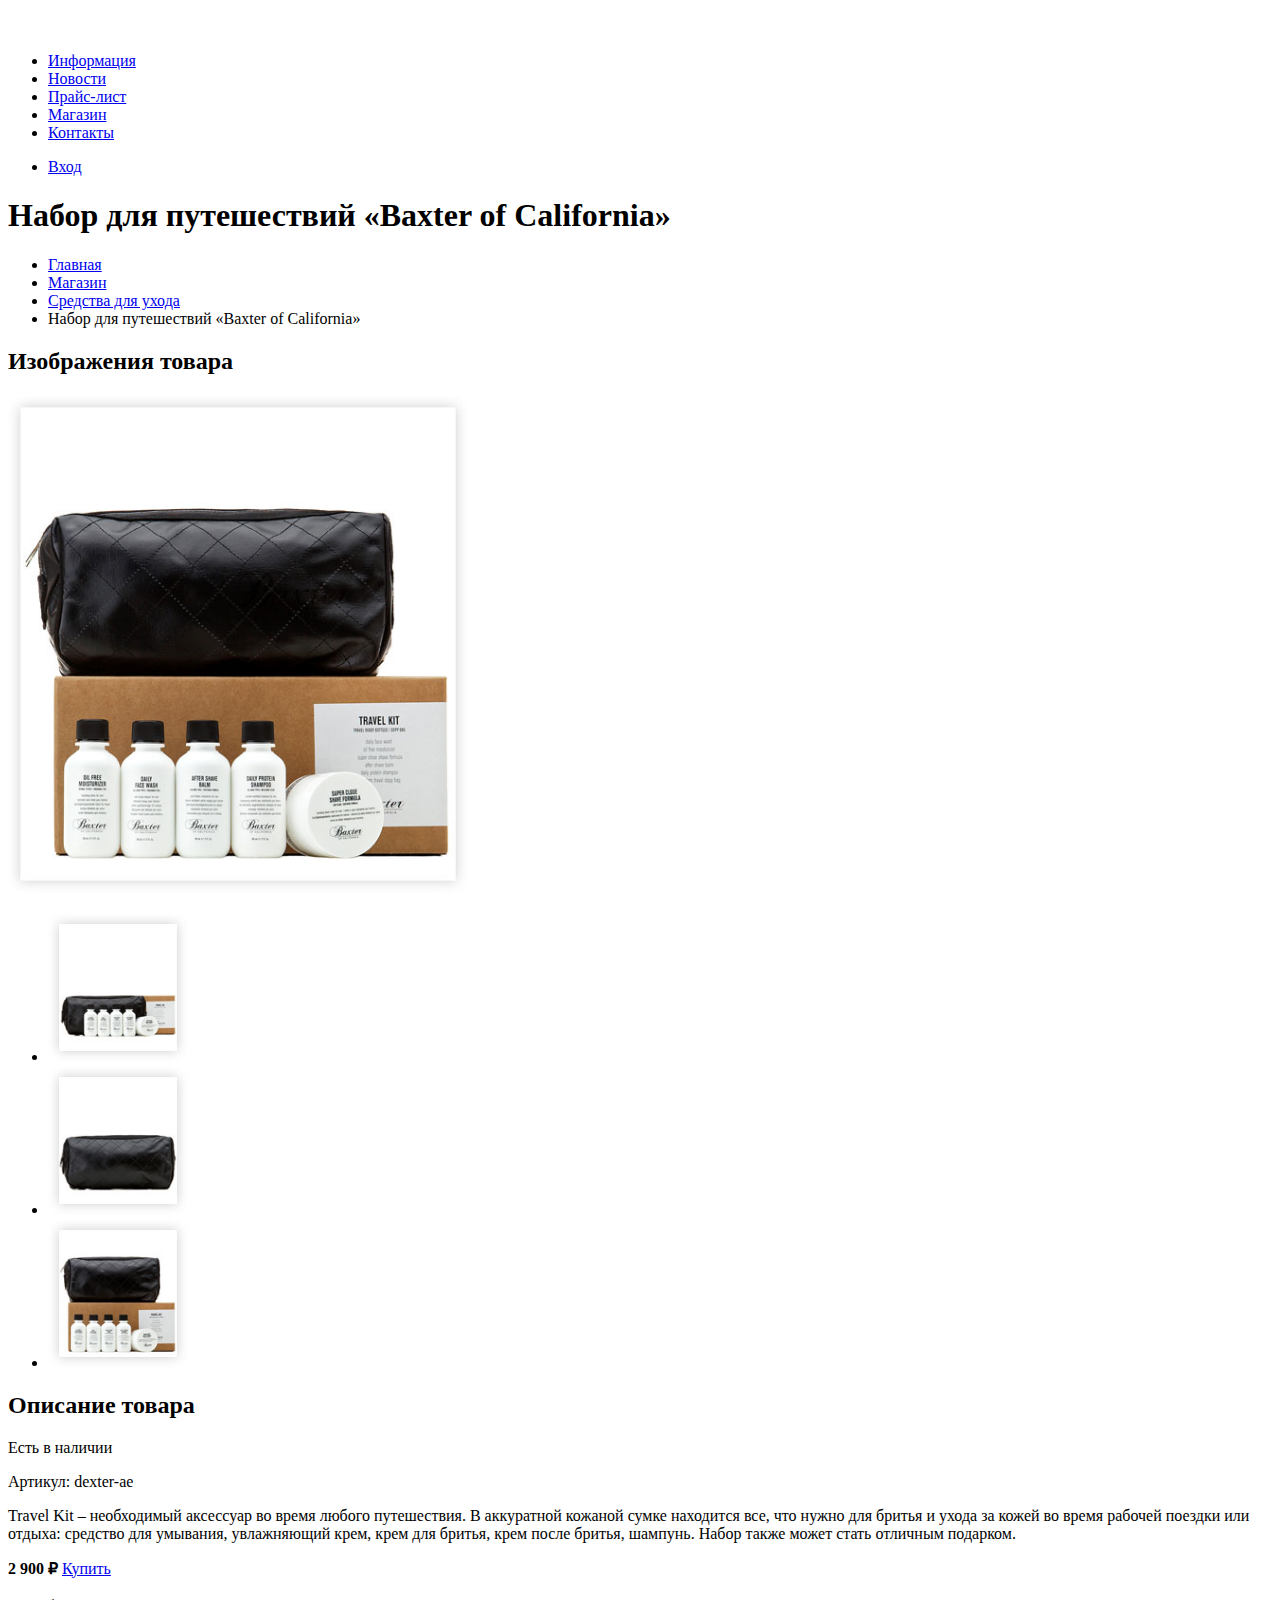
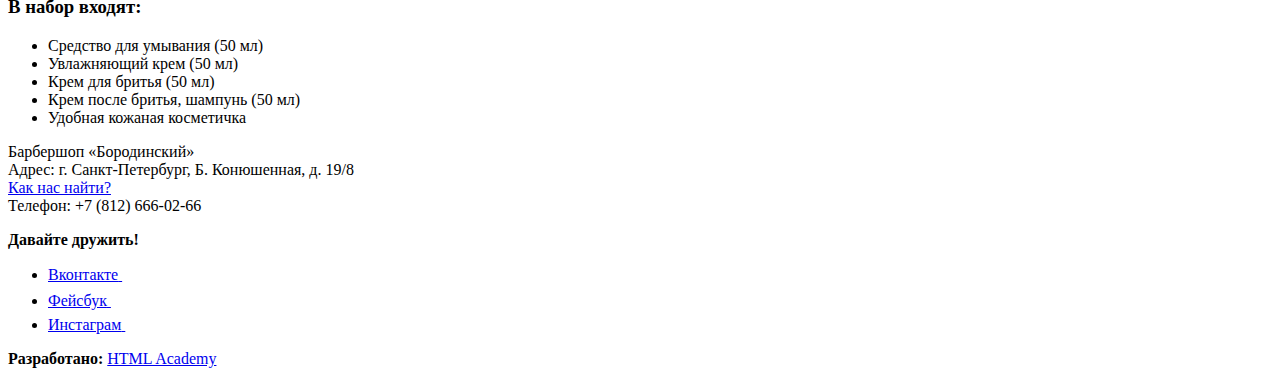
==== commit 2ac5bba0: "Завершение верстки" ====
--- a/catalog-item.html
+++ b/catalog-item.html
@@ -5,13 +5,12 @@
   <title>Барбершоп «Бородинский»</title>
   <link href="https://fonts.googleapis.com/css?family=PT+Sans+Narrow:400,700&amp;subset=latin,cyrillic" rel="stylesheet">
   <link href="css/normalize.css" rel="stylesheet">
-  <link href="css/style.css" rel="stylesheet">
 </head>
 
 <body class="inner-page">
 
 <header class="main-header">
-  <nav class="main-navigation">
+  <nav class="main-navigation container">
     <a class="main-header-logo" href="index.html">
       <img src="img/logo.svg" width="111" height="24" alt="Логотип барбершопа «Бородинский»">
     </a>
@@ -39,49 +38,53 @@
     <li class="breadcrumbs-current">Набор для путешествий «Baxter of California»</li>
   </ul>
 
-  <section class="product-photos">
-    <h2 class="visually-hidden">Изображения товара</h2>
-    <p class="product-photo-full">
-      <img src="img/product-big.jpg" width="460" height="498" alt="Фото всего набора">
-    </p>
-    <ul class="product-photo-preview">
-      <li>
-        <img src="img/product-small-1.jpg" width="140" height="149" alt="Фото в анфас">
-      </li>
-      <li>
-        <img src="img/product-small-2.jpg" width="140" height="149" alt="Фото в профиль">
-      </li>
-      <li>
-        <img src="img/product-small-3.jpg" width="140" height="149" alt="Фото отдельной части">
-      </li>
-    </ul>
-  </section>
+  <div class="catalog-columns">
 
-  <section class="product-info">
-    <h2 class="visually-hidden">Описание товара</h2>
-    <div class="product-description">
-      <p class="product-availability">Есть в наличии</p>
-      <p class="product-article">Артикул: dexter-ae</p>
-    </div>
-    <p class="product-text">Travel Kit – необходимый аксессуар во время любого путешествия. В аккуратной кожаной сумке находится все, что нужно для бритья и ухода за кожей во время рабочей поездки или отдыха: средство для умывания, увлажняющий крем, крем для бритья, крем после бритья, шампунь. Набор также может стать отличным подарком.</p>
-    <p class="product-price">
-      <b>2 900 ₽</b>
-      <a class="button" href="#">Купить</a>
-    </p>
-    <h3>В набор входят:</h3>
-    <ul>
-      <li>Средство для умывания (50 мл)</li>
-      <li>Увлажняющий крем (50 мл)</li>
-      <li>Крем для бритья (50 мл)</li>
-      <li>Крем после бритья, шампунь (50 мл)</li>
-      <li>Удобная кожаная косметичка</li>
-    </ul>
-  </section>
+    <section class="product-photos">
+      <h2 class="visually-hidden">Изображения товара</h2>
+      <p class="product-photo-full">
+        <img src="img/product-big.jpg" width="460" height="498" alt="Фото всего набора">
+      </p>
+      <ul class="product-photo-preview">
+        <li>
+          <img src="img/product-small-1.jpg" width="140" height="149" alt="Фото в анфас">
+        </li>
+        <li>
+          <img src="img/product-small-2.jpg" width="140" height="149" alt="Фото в профиль">
+        </li>
+        <li>
+          <img src="img/product-small-3.jpg" width="140" height="149" alt="Фото отдельной части">
+        </li>
+      </ul>
+    </section>
+
+    <section class="product-info">
+      <h2 class="visually-hidden">Описание товара</h2>
+      <div class="product-description">
+        <p class="product-availability">Есть в наличии</p>
+        <p class="product-article">Артикул: dexter-ae</p>
+      </div>
+      <p class="product-text">Travel Kit – необходимый аксессуар во время любого путешествия. В аккуратной кожаной сумке находится все, что нужно для бритья и ухода за кожей во время рабочей поездки или отдыха: средство для умывания, увлажняющий крем, крем для бритья, крем после бритья, шампунь. Набор также может стать отличным подарком.</p>
+      <p class="product-price">
+        <b>2 900 ₽</b>
+        <a class="button" href="#">Купить</a>
+      </p>
+      <h3>В набор входят:</h3>
+      <ul>
+        <li>Средство для умывания (50 мл)</li>
+        <li>Увлажняющий крем (50 мл)</li>
+        <li>Крем для бритья (50 мл)</li>
+        <li>Крем после бритья, шампунь (50 мл)</li>
+        <li>Удобная кожаная косметичка</li>
+      </ul>
+    </section>
+  </div>
 
 </main>
 
 <footer class="main-footer">
-  <p class="footer-contacts">
+  <div class="container">
+    <p class="footer-contacts">
     Барбершоп «Бородинский»<br>
     Адрес: г. Санкт-Петербург, Б. Конюшенная, д. 19/8<br>
     <a href="map.html">Как нас найти?</a><br>
@@ -90,40 +93,28 @@
   <div class="footer-social">
     <b>Давайте дружить!</b>
     <ul>
-      <li><a class="social-button" href="#">Вконтакте</a></li>
-      <li><a class="social-button" href="#">Фейсбук</a></li>
-      <li><a class="social-button" href="#">Инстаграм</a></li>
+      <li><a class="social-button" href="#"><span class="visually-hidden">Вконтакте</span>
+        <svg xmlns="http://www.w3.org/2000/svg" width="27" height="15" viewBox="0 0 26.14 14.91">
+          <path d="M26 13.47l-.09-.17a13.55 13.55 0 0 0-2.6-3q-.87-.83-1.1-1.12A1 1 0 0 1 22 8a10.27 10.27 0 0 1 1.22-1.78l.88-1.16q2.35-3.13 2-4L26 .94a.8.8 0 0 0-.4-.22 2.14 2.14 0 0 0-.87 0h-3.92a.51.51 0 0 0-.27 0h-.3a.6.6 0 0 0-.15.14.93.93 0 0 0-.14.24 22.22 22.22 0 0 1-1.46 3.06q-.5.84-.93 1.46a7 7 0 0 1-.71.91 4.94 4.94 0 0 1-.52.47q-.23.18-.35.15l-.23-.05a.9.9 0 0 1-.31-.33 1.49 1.49 0 0 1-.16-.53v-.55-.65-.57-1.12-1-.75a3.14 3.14 0 0 0 0-.62 2.12 2.12 0 0 0-.14-.44.73.73 0 0 0-.28-.33 1.57 1.57 0 0 0-.46-.18A9 9 0 0 0 12.57 0a8.93 8.93 0 0 0-3.25.33 1.83 1.83 0 0 0-.52.41q-.25.3-.07.33a1.67 1.67 0 0 1 1.16.59l.08.16a2.6 2.6 0 0 1 .19.63 6.32 6.32 0 0 1 .12 1 10.59 10.59 0 0 1 0 1.7q-.07.71-.13 1.1a2.21 2.21 0 0 1-.18.64 2.69 2.69 0 0 1-.16.3l-.07.07a1 1 0 0 1-.37.07.86.86 0 0 1-.46-.19 3.27 3.27 0 0 1-.56-.52 7 7 0 0 1-.66-.93q-.37-.6-.76-1.42l-.22-.39q-.2-.38-.56-1.11t-.62-1.43A.9.9 0 0 0 5.2.9h-.07a.93.93 0 0 0-.22-.16A1.44 1.44 0 0 0 4.6.65L.87.68A1 1 0 0 0 .1.94L0 1a.44.44 0 0 0 0 .22 1.08 1.08 0 0 0 .08.37Q.9 3.53 1.86 5.31t1.66 2.87Q4.23 9.27 5 10.24t1 1.24l.37.41.34.33a8.06 8.06 0 0 0 1 .78 16.34 16.34 0 0 0 1.4.9 7.6 7.6 0 0 0 1.79.72 6.19 6.19 0 0 0 2 .22h1.57a1.08 1.08 0 0 0 .72-.3l.05-.07a.9.9 0 0 0 .1-.25 1.38 1.38 0 0 0 0-.37 4.48 4.48 0 0 1 .09-1.05 2.77 2.77 0 0 1 .23-.71 1.74 1.74 0 0 1 .29-.4 1.19 1.19 0 0 1 .23-.2h.11a.86.86 0 0 1 .77.21 4.52 4.52 0 0 1 .83.79q.39.47.93 1.05a6.41 6.41 0 0 0 1 .87l.27.16a3.31 3.31 0 0 0 .71.3 1.53 1.53 0 0 0 .76.07l3.48-.05a1.58 1.58 0 0 0 .8-.17.68.68 0 0 0 .34-.37 1.06 1.06 0 0 0 0-.46 1.71 1.71 0 0 0-.1-.36z" fill="#fff">
+          </path>
+        </svg>
+      </a></li>
+      <li><a class="social-button" href="#"><span class="visually-hidden">Фейсбук</span>
+        <svg xmlns="http://www.w3.org/2000/svg" width="19" height="22" viewBox="0 0 10.15 21.74"><path d="M3.34 1.12A4.77 4.77 0 0 1 6.53 0h3.61v3.81H7.81a1.07 1.07 0 0 0-1.09.83v2.55h3.42c-.08 1.23-.24 2.45-.41 3.67h-3v10.87H2.21V10.86H0V7.21h2.19V3.66a3.83 3.83 0 0 1 1.15-2.54z" fill="#fff"/>
+        </a></li>
+      <li><a class="social-button" href="#"><span class="visually-hidden">Инстаграм</span>
+        <svg xmlns="http://www.w3.org/2000/svg" width="20" height="20" viewBox="0 0 20 20">
+          <path d="M18 0H2a2 2 0 0 0-2 2v16a2 2 0 0 0 2 2h16a2 2 0 0 0 2-2V2a2 2 0 0 0-2-2zm-8 6a4 4 0 1 1-4 4 4 4 0 0 1 4-4zM2.5 18a.47.47 0 0 1-.5-.5V9h2.1a3.4 3.4 0 0 0-.1 1 6 6 0 1 0 12 0 3.4 3.4 0 0 0-.1-1H18v8.5a.47.47 0 0 1-.5.5zM18 4.5a.47.47 0 0 1-.5.5h-2a.47.47 0 0 1-.5-.5v-2a.47.47 0 0 1 .5-.5h2a.47.47 0 0 1 .5.5z" fill="#fff">
+          </path>
+        </svg>
+      </a></li>
     </ul>
   </div>
   <p class="footer-copyright">
     <b>Разработано:</b> <a class="button" href="https://htmlacademy.ru">HTML Academy</a>
   </p>
+  </div>
 </footer>
-
-<section class="modal modal-login">
-  <h2>Личный кабинет</h2>
-  <p>Введите свой логин и пароль.</p>
-  <form class="login-form" action="https://echo.htmlacademy.ru" method="post">
-    <p>
-      <label class="visually-hidden" for="user-login">Логин</label>
-      <input class="login-icon-user" id="user-login" type="text" name="login" placeholder="Логин">
-    </p>
-    <p>
-      <label class="visually-hidden" for="user-password">Пароль</label>
-      <input class="login-icon-password" id="user-password" type="password" name="password" placeholder="Пароль">
-    </p>
-    <p class="login-password-info">
-      <label class="login-checkbox">
-        <input type="checkbox" name="remember" class="visually-hidden">
-        <span class="checkbox-indicator"></span>
-        Запомните меня
-      </label>
-      <a class="restore" href="#">Я забыл пароль!</a>
-    </p>
-    <button class="button" type="submit">Войти</button>
-  </form>
-  <button class="modal-close" type="button">Закрыть</button>
-</section>
 
 </body>
 </html>
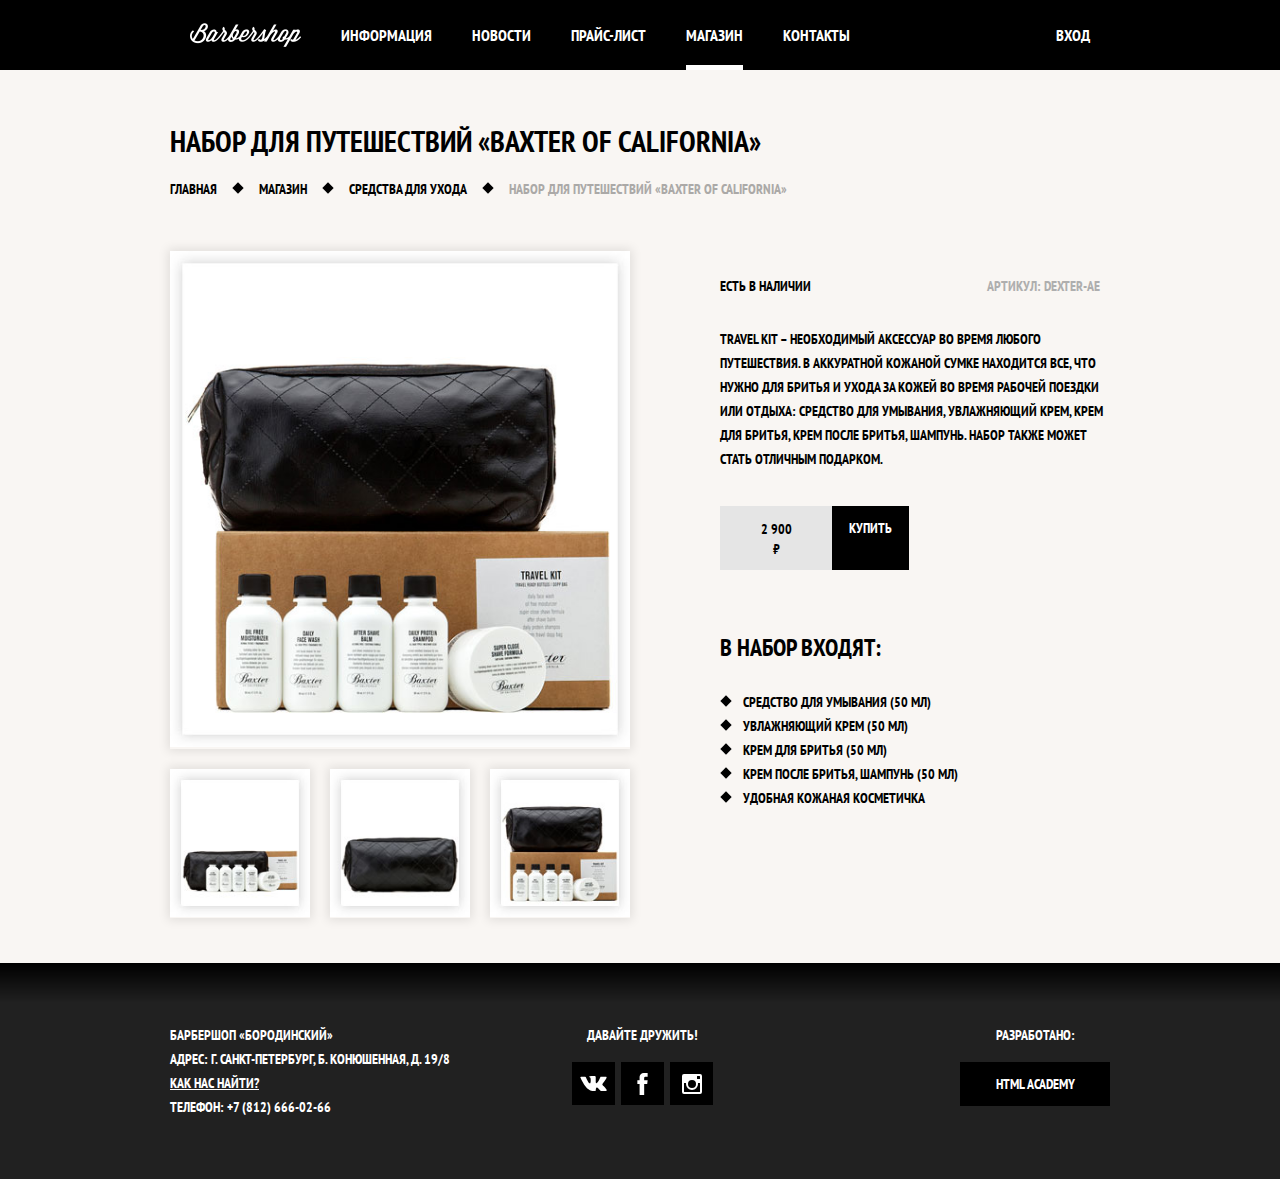
==== commit 16dfea5f: "подключение стилевого файла" ====
--- a/catalog-item.html
+++ b/catalog-item.html
@@ -5,6 +5,7 @@
   <title>Барбершоп «Бородинский»</title>
   <link href="https://fonts.googleapis.com/css?family=PT+Sans+Narrow:400,700&amp;subset=latin,cyrillic" rel="stylesheet">
   <link href="css/normalize.css" rel="stylesheet">
+  <link href="css/style.css" rel="stylesheet">
 </head>
 
 <body class="inner-page">
--- a/css/style.css
+++ b/css/style.css
@@ -0,0 +1,2944 @@
+body {
+  min-width: 960px;
+  margin: 0;
+  padding: 0;
+
+  font-family: "PT Sans Narrow", Arial, sans-serif;
+  font-size: 14px;
+  line-height: 24px;
+  font-weight: 700;
+  color: #ffffff;
+  text-transform: uppercase;
+
+  background-color: #000000;
+  background-image: url("img/bg.jpg");
+  background-position: top center;
+  background-repeat: no-repeat;
+}
+
+.inner-page {
+  color: #000000;
+
+  background-color: #f9f6f3;
+  background-image: url("img/pattern-light.jpg");
+  background-position: 0 0;
+  background-repeat: repeat;
+}
+
+a {
+  text-decoration: none;
+}
+
+img {
+  max-width: 100%;
+  height: auto;
+}
+
+.visually-hidden:not(:focus):not(:active),
+input[type="checkbox"].visually-hidden,
+input[type="radio"].visually-hidden {
+  position: absolute;
+
+  width: 1px;
+  height: 1px;
+  margin: -1px;
+  border: 0;
+  padding: 0;
+
+  white-space: nowrap;
+
+  clip-path: inset(100%);
+  clip: rect(0 0 0 0);
+  overflow: hidden;
+}
+
+.button {
+  display: inline-block;
+  margin-right: 16px;
+  padding: 10px 30px;
+
+  font: inherit;
+  text-align: center;
+  color: #ffffff;
+  vertical-align: middle;
+  text-transform: uppercase;
+
+  background-color: #000000;
+  border: none;
+}
+
+.button:hover,
+.button:focus,
+.button:active {
+  background-color: #663d15;
+}
+
+.button.disabled,
+.button:disabled {
+  cursor: default;
+  opacity: 0.5;
+  background-color: #000000;
+}
+
+.container {
+  width: 940px;
+  margin: 0 auto;
+  padding: 0 10px;
+}
+
+.main-header {
+  margin-bottom: 70px;
+}
+
+.inner-page .main-header {
+  margin-bottom: 70px;
+
+  background-color: #000000;
+}
+
+.main-navigation {
+  display: flex;
+  flex-direction: column;
+  align-items: center;
+
+  font-size: 16px;
+  line-height: 20px;
+  color: #ffffff;
+
+  background-color: transparent;
+}
+
+.inner-page .main-navigation {
+  align-items: flex-start;
+  flex-direction: row;
+}
+
+.main-navigation .container {
+  display: flex;
+}
+
+.main-header-logo {
+  order: 2;
+
+  width: 368px;
+  height: 153px;
+}
+
+.inner-page .main-header-logo {
+  order: 0;
+
+  width: 111px;
+  height: 24px;
+  padding: 23px 20px;
+}
+
+.main-navigation-wrapper {
+  width: 100%;
+  margin-bottom: 60px;
+
+  background-color: #000000;
+}
+
+.main-navigation-wrapper .container {
+  display: flex;
+  justify-content: space-between;
+}
+
+.site-navigation {
+  display: flex;
+  flex-wrap: wrap;
+  width: 620px;
+  margin: 0;
+  padding: 0;
+
+  list-style: none;
+}
+
+.user-navigation {
+  display: flex;
+  justify-content: flex-end;
+  max-width: 140px;
+  margin: 0;
+  padding: 0;
+
+  list-style: none;
+}
+
+.inner-page .user-navigation {
+  margin-left: auto;
+}
+
+.site-navigation a,
+.user-navigation a {
+  display: block;
+  padding: 25px 20px;
+
+  vertical-align: middle;
+  color: #ffffff;
+}
+
+.site-navigation a:hover,
+.site-navigation a:focus,
+.user-navigation a:hover,
+.user-navigation a:focus {
+  background-color: #242424;
+}
+
+.site-navigation-current {
+  position: relative;
+}
+
+.site-navigation-current a:not([href]) {
+  background-color: #000000;
+}
+
+.site-navigation-current::after {
+  content: "";
+
+  position: absolute;
+  right: 20px;
+  bottom: 0;
+  left: 20px;
+
+  height: 5px;
+
+  background-color: #ffffff;
+}
+
+.user-navigation .login-link {
+  position: relative;
+
+  padding-left: 50px;
+}
+
+.login-link::before {
+  content: "";
+
+  position: absolute;
+  top: 27px;
+  left: 24px;
+
+  width: 16px;
+  height: 18px;
+
+  background-image: url("img/login.svg");
+  background-repeat: no-repeat;
+  background-position: 0 0;
+
+  opacity: 0.3;
+}
+
+.login-link:hover::before,
+.login-link:focus::before,
+.login-link:active::before {
+  opacity: 1;
+}
+
+.features {
+  margin-bottom: 80px;
+}
+
+.features-list {
+  display: flex;
+  justify-content: space-between;
+  margin: 0;
+  padding: 0;
+
+  list-style: none;
+}
+
+.feature-item {
+  width: 300px;
+
+  text-align: center;
+}
+
+.feature-item h3 {
+  position: relative;
+
+  margin: 0;
+  margin-bottom: 60px;
+
+  font-size: 30px;
+  line-height: 42px;
+}
+
+.feature-item h3::after {
+  content: "";
+
+  position: absolute;
+  bottom: -30px;
+  left: 50%;
+
+  width: 20px;
+  height: 20px;
+  margin-left: -10px;
+
+  background-color: #ffffff;
+
+  transform: rotate(45deg);
+}
+
+.feature-item p {
+  margin: 0 10px;
+}
+
+.index-columns {
+  display: flex;
+  justify-content: space-between;
+  padding: 50px 80px;
+  margin-bottom: 35px;
+
+  color: #000000;
+
+  background-color: #f8f5f2;
+  background-image:
+    url("img/line.png"),
+    url("img/pattern-light.jpg");
+  background-position: center, 0 0;
+  background-repeat: no-repeat, repeat;
+}
+
+.index-columns h2 {
+  margin: 0;
+  margin-bottom: 25px;
+
+  font-size: 30px;
+  line-height: 42px;
+}
+
+.news {
+  width: 380px;
+}
+
+.news-list {
+  margin: 0;
+  margin-bottom: 25px;
+  padding: 0;
+
+  list-style: none;
+}
+
+.news-item {
+  margin-bottom: 25px;
+}
+
+.news-item p {
+  margin: 0;
+}
+
+.news-item time {
+  text-transform: none;
+}
+
+.gallery {
+  width: 300px;
+}
+
+.gallery-container {
+  position: relative;
+
+  height: 260px;
+}
+
+.gallery-content {
+  height: 164px;
+  margin: 0;
+
+  background-color: #cccccc;
+  border: 7px solid #ffffff;
+}
+
+.gallery-content img {
+  width: 286px;
+  height: 164px;
+}
+
+.gallery-button {
+  position: absolute;
+  bottom: 0;
+
+  box-sizing: border-box;
+  width: 140px;
+  margin: 0;
+}
+
+.gallery-button-back {
+  left: 0;
+}
+
+.gallery-button-next {
+  right: 0;
+}
+
+.contacts {
+  width: 380px;
+}
+
+.contacts p {
+  margin: 0;
+  margin-bottom: 25px;
+}
+
+.appointment {
+  width: 300px;
+}
+
+.appointment-info {
+  margin: 0;
+  margin-bottom: 15px;
+}
+
+.appointment-form {
+  display: flex;
+  flex-wrap: wrap;
+  justify-content: space-between;
+}
+
+.appointment-item {
+  width: 140px;
+  margin: 0;
+  margin-bottom: 10px;
+}
+
+.appointment-item label {
+  display: block;
+  margin-bottom: 9px;
+  margin-left: 15px;
+}
+
+.appointment-item input {
+  width: 140px;
+  padding-top: 8px;
+  padding-left: 15px;
+  padding-right: 15px;
+  padding-bottom: 7px;
+
+  font: inherit;
+  background-color: transparent;
+  border: 2px solid #000000;
+
+  box-sizing: border-box;
+}
+
+.appointment-item input:focus {
+  border-color: #663d15;
+}
+
+.appointment .button {
+  display: block;
+  width: 100%;
+  margin-top: 10px;
+  margin-right: 0;
+}
+
+.inner-page-container {
+  margin-bottom: 55px;
+}
+
+.page-title {
+  margin: 0;
+  margin-bottom: 15px;
+  padding: 0;
+
+  font-size: 30px;
+  line-height: 42px;
+}
+
+.inner-page-title {
+  margin-bottom: 55px;
+}
+
+.breadcrumbs {
+  display: flex;
+  justify-content: flex-start;
+  flex-wrap: wrap;
+  padding: 0;
+  margin: 0;
+
+  list-style: none;
+}
+
+.breadcrumbs li {
+  position: relative;
+
+  margin-right: 42px;
+}
+
+.breadcrumbs li:last-child {
+  margin-right: 0;
+}
+
+.breadcrumbs li::after {
+  content: "";
+
+  position: absolute;
+  top: 7px;
+  right: -25px;
+
+  width: 8px;
+  height: 8px;
+
+  background-color: #000000;
+
+  transform: rotate(45deg);
+}
+
+.breadcrumbs a {
+  color: #000000;
+}
+
+.breadcrumbs a:hover,
+.breadcrumbs a:focus {
+  text-decoration: underline;
+}
+
+.breadcrumbs-current {
+  color: #aba9a7;
+}
+
+.breadcrumbs-current::after {
+  display: none;
+}
+
+.catalog-columns {
+  display: flex;
+  justify-content: space-between;
+}
+
+.filters {
+  width: 180px;
+}
+
+.filter fieldset {
+  padding: 0;
+  margin: 0;
+  margin-bottom: 30px;
+
+  border: none;
+}
+
+.filter fieldset:first-child {
+  margin-bottom: 35px;
+}
+
+.filter legend {
+  margin-bottom: 26px;
+
+  font-size: 24px;
+  line-height: 30px;
+}
+
+.filter ul {
+  padding: 0;
+  margin: 0;
+
+  list-style: none;
+  line-height: 18px;
+}
+
+.filter-option {
+  margin-bottom: 19px;
+  padding-left: 45px;
+}
+
+.filter-option label {
+  position: relative;
+
+  display: block;
+
+  cursor: pointer;
+  user-select: none;
+}
+
+.filter-input-checkbox:hover + label,
+.filter-input-checkbox:focus + label {
+  color: #663d15;
+}
+
+.filter-input-checkbox + label::before {
+  content: "";
+  position: absolute;
+  left: -42px;
+  top: 0;
+
+  width: 16px;
+  height: 16px;
+
+  border: 2px solid #000000;
+}
+
+.filter-input-checkbox:checked + label::after {
+  content: "";
+
+  position: absolute;
+  top: 4px;
+  left: -38px;
+
+  width: 12px;
+  height: 12px;
+
+  background-image: url("img/cross.svg");
+  background-repeat: no-repeat;
+  background-position: 0 0;
+}
+
+.filter-input-radio + label::before {
+  content: "";
+
+  position: absolute;
+  left: -42px;
+  top: -1px;
+
+  width: 16px;
+  height: 16px;
+
+  border: 2px solid #000000;
+  border-radius: 50%;
+}
+
+.filter-input-radio:checked + label::after {
+  content: "";
+
+  position: absolute;
+  top: 5px;
+  left: -36px;
+
+  width: 8px;
+  height: 8px;
+
+  background-color: #000000;
+  border-radius: 50%;
+}
+
+.filter-input:hover + label,
+.filter-input:focus + label {
+  color: #663d15;
+}
+
+.filter-input:focus + label::before,
+.filter-input:focus + label::before {
+  border-color: #663d15;
+  outline: thin dotted;
+  outline: 5px auto -webkit-focus-ring-color;
+}
+
+.filter-input:disabled + label,
+.filter-input:checked:disabled + label,
+.filter-input:disabled:hover + label,
+.filter-input:disabled:focus + label {
+  color: #000000;
+
+  opacity: 0.5;
+  pointer-events: none;
+}
+
+.filter-button {
+  padding-left: 30px;
+  padding-right: 30px;
+}
+
+.catalog {
+  width: 700px;
+}
+
+.catalog-list {
+  display: flex;
+  flex-wrap: wrap;
+  padding: 0;
+  margin: 0;
+  margin-bottom: 25px;
+
+  list-style: none;
+}
+
+.catalog-item {
+  width: 220px;
+  min-height: 285px;
+  margin-bottom: 20px;
+  margin-right: 20px;
+
+  background-color: #f8f8f8;
+  box-shadow: 0 0 10px rgba(0, 0, 0, 0.1);
+}
+
+.catalog-item:nth-child(3n) {
+  margin-right: 0;
+}
+
+.catalog-item:hover {
+  box-shadow: 0 0 10px rgba(0, 0, 0, 0.2);
+}
+
+.catalog-item a {
+  display: flex;
+  flex-direction: column;
+
+  color: #000000;
+}
+
+.catalog-item h3 {
+  order: 1;
+  margin-top: 17px;
+  margin-bottom: 12px;
+  margin-left: 16px;
+  margin-right: 15px;
+
+  font-size: 14px;
+  line-height: 18px;
+}
+
+.catalog-category {
+  display: block;
+
+  text-transform: none;
+}
+
+.catalog-item-image {
+  width: 220px;
+  height: 165px;
+  margin: 0;
+}
+
+.catalog-item-price {
+  display: flex;
+  margin: 15px;
+  margin-top: 0;
+}
+
+.catalog-item-price b {
+  width: 112px;
+  padding: 13px 25px 11px;
+
+  font-size: 14px;
+  line-height: 20px;
+  text-align: center;
+
+  background-color: #e5e5e5;
+
+  box-sizing: border-box;
+}
+
+.catalog-item-price .button {
+  width: 50px;
+  padding: 13px 18px 11px;
+  margin-right: 0;
+
+  line-height: 20px;
+  color: #ffffff;
+}
+
+.pagination-list {
+  display: flex;
+  flex-wrap: wrap;
+  padding: 0;
+  margin: 0;
+
+  list-style: none;
+}
+
+.pagination-item {
+  margin-right: 5px;
+}
+
+.pagination-item:last-child {
+  margin-right: 0;
+}
+
+.pagination-item a {
+  display: block;
+  padding: 10px 19px;
+
+  color: #ffffff;
+
+  background-color: #000000;
+}
+
+.pagination-item a:hover,
+.pagination-item a:focus,
+.pagination-item a:active {
+  background-color: #663d15;
+}
+
+.pagination-item-current a {
+  color: #000000;
+
+  background-color: #ffffff;
+}
+
+.pagination-item-current a:hover,
+.pagination-item-current a:focus,
+.pagination-item-current a:active {
+  color: #000000;
+
+  background-color: #ffffff;
+}
+
+.product-photos {
+  width: 460px;
+}
+
+.product-photo-preview {
+  display: flex;
+  padding: 0;
+  margin: 0;
+
+  list-style: none;
+}
+
+.product-photo-preview li {
+  width: 140px;
+  height: 149px;
+  margin-right: 20px;
+
+  box-shadow: 0 0 10px 2px rgba(0, 0, 0, 0.1);
+}
+
+.product-photo-preview li:hover {
+  box-shadow: 0 0 10px 2px rgba(0, 0, 0, 0.2);
+}
+
+.product-photo-preview li:nth-child(3n) {
+  margin-right: 0;
+}
+
+.product-photo-full {
+  width: 460px;
+  height: 498px;
+  margin: 0;
+  margin-bottom: 20px;
+
+  box-shadow: 0 0 10px 2px rgba(0, 0, 0, 0.1);
+}
+
+.product-article {
+  text-align: right;
+  color: #aeaeae;
+}
+
+.product-price b {
+  line-height: 20px;
+  text-align: center;
+
+  background-color: #e5e5e5;
+}
+
+.product-info {
+  width: 390px;
+  padding-top: 23px;
+}
+
+.product-info p {
+  margin: 0;
+}
+
+.product-description {
+  display: flex;
+  justify-content: space-between;
+  padding-right: 10px;
+  margin-bottom: 29px;
+}
+
+.product-description p {
+  width: 200px;
+}
+
+.product-article {
+  text-align: right;
+  color: #aeaeae;
+}
+
+.product-info .product-text {
+  margin-bottom: 35px;
+}
+
+.product-info .product-price {
+  display: flex;
+  margin-bottom: 63px;
+}
+
+.product-price b {
+  width: 112px;
+  padding-top: 13px;
+  padding-left: 36px;
+  padding-right: 36px;
+  padding-bottom: 11px;
+
+  line-height: 20px;
+  text-align: center;
+
+  background-color: #e5e5e5;
+
+  box-sizing: border-box;
+}
+
+.product-price .button {
+  padding-left: 17px;
+  padding-right: 17px;
+}
+
+.product-info h3 {
+  margin: 0;
+  margin-bottom: 27px;
+
+  font-size: 24px;
+  line-height: 30px;
+}
+
+.product-info ul {
+  margin: 0;
+  padding: 0;
+
+  list-style: none;
+}
+
+.product-info li {
+  position: relative;
+
+  padding-left: 23px;
+}
+
+.product-info li::before {
+  content: "";
+
+  position: absolute;
+  top: 7px;
+  left: 2px;
+
+  width: 8px;
+  height: 8px;
+
+  background-color: #000000;
+
+  transform: rotate(45deg);
+}
+
+.inner-content {
+  margin-bottom: 75px;
+}
+
+.inner-content h2 {
+  margin-top: 60px;
+  margin-bottom: 30px;
+
+  font-size: 24px;
+  line-height: 30px;
+}
+
+.inner-content h3 {
+  margin-top: 60px;
+  margin-bottom: 30px;
+
+  font-size: 20px;
+  line-height: 24px;
+}
+
+.inner-content h2 + h3 {
+  margin-top: 30px;
+}
+
+.inner-content p {
+  margin: 14px 0;
+}
+
+.inner-content table {
+  border-collapse: collapse;
+}
+
+.inner-content td {
+  padding: 10px 15px;
+
+  border: 2px solid #000000;
+}
+
+.inner-content .big-heading {
+  display: flex;
+  align-items: center;
+
+  margin-top: 55px;
+  margin-bottom: 65px;
+
+  font-size: 48px;
+  line-height: 48px;
+  text-align: center;
+}
+
+.big-heading::before,
+.big-heading::after {
+  content: "";
+
+  flex-grow: 1;
+  flex-shrink: 0;
+
+  width: 50px;
+  height: 2px;
+
+  background: #000000;
+}
+
+.big-heading::before {
+  margin-right: 25px;
+}
+
+.big-heading::after {
+  margin-left: 25px;
+}
+
+.custom-list-1 {
+  margin: 14px 0;
+  padding: 0;
+
+  list-style: none;
+}
+
+.custom-list-1 li {
+  position: relative;
+
+  margin-bottom: 15px;
+  padding-left: 20px;
+}
+
+.custom-list-1 li::before {
+  content: "";
+
+  position: absolute;
+  top: 8px;
+  left: 0;
+
+  width: 8px;
+  height: 8px;
+
+  background-color: #000000;
+  transform: rotate(45deg);
+}
+
+.custom-table-1 {
+  width: 100%;
+}
+
+.custom-table-1 td {
+  width: 50%;
+}
+
+.custom-table-1 td:last-child {
+  text-align: center;
+}
+
+.inner-columns {
+  display: flex;
+  justify-content: space-between;
+  flex-wrap: wrap;
+
+  margin: 60px 0;
+}
+
+.inner-column-left,
+.inner-column-right {
+  width: 460px;
+}
+
+.inner-column-left *:first-child,
+.inner-column-right *:first-child {
+  margin-top: 0;
+}
+
+.inner-column-left *:last-child,
+.inner-column-right *:last-child {
+  margin-bottom: 0;
+}
+
+.inner-columns > h2:first-child {
+  width: 460px;
+  margin-top: 0;
+  margin-right: 460px;
+  margin-right: calc(100% - 460px);
+}
+
+.short-text {
+  padding-right: 80px;
+}
+
+.main-footer {
+  padding: 60px 0;
+  margin-top: 65px;
+
+  color: #ffffff;
+
+  background-color: #212121;
+  background-image: url("img/pattern-dark.jpg");
+  background-position: 0 0;
+  background-repeat: repeat;
+}
+
+.inner-page .main-footer {
+  margin-top: 45px;
+
+  background-image:
+    linear-gradient(to bottom, black, transparent),
+    url("img/pattern-dark.jpg");
+  background-size: 10px 40px, auto;
+  background-position: 0 0;
+  background-repeat: repeat-x, repeat;
+}
+
+.main-footer .container {
+  display: flex;
+}
+
+.footer-contacts {
+  width: 320px;
+  margin: 0;
+  margin-right: 80px;
+}
+
+.footer-contacts a {
+  color: #ffffff;
+  text-decoration: underline;
+}
+
+.footer-contacts a:hover,
+.footer-contacts a:focus {
+  text-decoration: none;
+}
+
+.footer-social {
+  width: 145px;
+
+  text-align: center;
+}
+
+.footer-social ul {
+  display: flex;
+  flex-wrap: wrap;
+  justify-content: space-between;
+  width: 141px;
+  margin: 0 auto;
+  padding: 0;
+
+  list-style: none;
+}
+
+.footer-social b {
+  display: block;
+  margin-bottom: 15px;
+}
+
+.social-button {
+  display: flex;
+  align-items: center;
+  justify-content: center;
+  width: 43px;
+  height: 43px;
+
+  background-color: #000000;
+}
+
+.social-button:hover,
+.social-button:focus {
+  background-color: #ffffff;
+}
+
+.social-button:hover path,
+.social-button:focus path {
+  fill: #000000;
+}
+
+.footer-copyright {
+  max-width: 150px;
+  margin: 0;
+  margin-left: auto;
+
+  text-align: center;
+}
+
+.footer-copyright .button {
+  display: block;
+  margin-right: 0;
+}
+
+.footer-copyright b {
+  display: block;
+  margin-bottom: 15px;
+}
+
+.footer-copyright .button:hover,
+.footer-copyright .button:focus {
+  color: #000000;
+
+  background-color: #ffffff;
+}
+
+/* Всплывающая форма */
+
+.modal {
+  position: fixed;
+
+  color: #000000;
+
+  background-color: #f8f3f0;
+  background-image: url("img/pattern-light.jpg");
+  background-position: 0 0;
+  background-repeat: repeat;
+  box-shadow: 0 30px 50px rgba(0, 0, 0, 0.7);
+}
+
+.modal-login {
+  top: 120px;
+  left: 50%;
+
+  display: none;
+
+  width: 300px;
+  margin-left: -230px;
+  padding: 50px 80px;
+}
+
+.modal-close {
+  position: absolute;
+  top: 0;
+  right: -34px;
+
+  width: 22px;
+  height: 22px;
+
+  font-size: 0;
+
+  background-color: transparent;
+  border: 0;
+
+  cursor: pointer;
+}
+
+.modal-close::before,
+.modal-close::after {
+  content: "";
+
+  position: absolute;
+  top: 10px;
+  left: 2px;
+
+  width: 19px;
+  height: 3px;
+
+  background-color: #d0d0d0;
+}
+
+.modal-close::before {
+  transform: rotate(45deg);
+}
+
+.modal-close::after {
+  transform: rotate(-45deg);
+}
+
+.modal-login h2 {
+  margin: 0;
+  margin-bottom: 20px;
+
+  font-size: 30px;
+  line-height: 42px;
+}
+
+.modal-description {
+  margin: 0;
+  margin-bottom: 10px;
+}
+
+.login-form p {
+  margin: 0;
+  margin-bottom: 10px;
+}
+
+.login-form input[type="text"],
+.login-form input[type="password"] {
+  box-sizing: border-box;
+  width: 300px;
+  padding: 10px 15px;
+  padding-right: 40px;
+
+  font: inherit;
+  color: #000000;
+  text-transform: uppercase;
+
+  background-color: #f9f6f3;
+  border: 2px solid #000000;
+}
+
+.login-form input:focus {
+  border-color: #663d15;
+}
+
+.login-form .login-help {
+  display: flex;
+  flex-wrap: wrap;
+  justify-content: space-between;
+  margin: 15px 0;
+}
+
+.login-icon-user {
+  background-image: url("img/user.svg");
+  background-position: 270px center;
+  background-repeat: no-repeat;
+}
+
+.login-icon-password {
+  background-image: url("img/lock.svg");
+  background-position: 270px center;
+  background-repeat: no-repeat;
+}
+
+.login-checkbox {
+  position: relative;
+
+  padding-left: 30px;
+
+  cursor: pointer;
+}
+
+.login-checkbox:hover,
+.login-checkbox:focus {
+  color: #663d15;
+}
+
+.login-checkbox input[type="checkbox"] + .checkbox-indicator {
+  position: absolute;
+  top: 0;
+  left: 0;
+
+  width: 17px;
+  height: 17px;
+
+  border: 2px solid #000000;
+}
+
+.login-checkbox input[type="checkbox"]:focus + .checkbox-indicator {
+  border-color: #663d15;
+  outline: thin dotted;
+  outline: 5px auto -webkit-focus-ring-color;
+}
+
+.login-checkbox input[type="checkbox"]:checked + .checkbox-indicator::before,
+.login-checkbox input[type="checkbox"]:checked + .checkbox-indicator::after {
+  content: "";
+
+  position: absolute;
+  top: 8px;
+  left: 1px;
+
+  width: 15px;
+  height: 2px;
+
+  background-color: #000000;
+}
+
+.login-checkbox input[type="checkbox"]:checked + .checkbox-indicator::before {
+  transform: rotate(45deg);
+}
+
+.login-checkbox input[type="checkbox"]:checked + .checkbox-indicator::after {
+  transform: rotate(-45deg);
+}
+
+.restore {
+  color: #000000;
+  text-decoration: underline;
+}
+
+.restore:hover,
+.restore:focus {
+  text-decoration: none;
+}
+
+.login-form .button {
+  width: 100%;
+  margin-right: 0;
+}
+
+.modal-map {
+  top: 50%;
+  left: 50%;
+
+  display: none;
+  width: 766px;
+  height: 561px;
+  margin-top: -280px;
+  margin-left: -390px;
+
+  border: 7px solid white;
+}
+
+.modal-map p {
+  margin: 0;
+}
+body {
+  min-width: 960px;
+  margin: 0;
+  padding: 0;
+
+  font-family: "PT Sans Narrow", Arial, sans-serif;
+  font-size: 14px;
+  line-height: 24px;
+  font-weight: 700;
+  color: #ffffff;
+  text-transform: uppercase;
+
+  background-color: #000000;
+  background-image: url("img/bg.jpg");
+  background-position: top center;
+  background-repeat: no-repeat;
+}
+
+a {
+  text-decoration: none;
+}
+
+img {
+  max-width: 100%;
+  height: auto;
+}
+
+.visually-hidden:not(:focus):not(:active),
+input[type="checkbox"].visually-hidden,
+input[type="radio"].visually-hidden {
+  position: absolute;
+
+  width: 1px;
+  height: 1px;
+  margin: -1px;
+  border: 0;
+  padding: 0;
+
+  white-space: nowrap;
+
+  clip-path: inset(100%);
+  clip: rect(0 0 0 0);
+  overflow: hidden;
+}
+
+.inner-page {
+  color: #000000;
+
+  background-color: #f9f6f3;
+  background-image: url("img/pattern-light.jpg");
+  background-position: 0 0;
+  background-repeat: repeat;
+}
+
+.main-header {
+  margin-bottom: 75px;
+}
+
+.inner-page .main-header {
+  margin-bottom: 50px;
+
+  background-color: #000000;
+}
+
+.button {
+  display: inline-block;
+  margin-right: 16px;
+  padding: 10px 30px;
+
+  font: inherit;
+  text-align: center;
+  color: #ffffff;
+  vertical-align: middle;
+  text-transform: uppercase;
+
+  background-color: #000000;
+  border: none;
+}
+
+.button:hover,
+.button:focus,
+.button:active {
+  background-color: #663d15;
+}
+
+.button.disabled,
+.button:disabled {
+  cursor: default;
+  opacity: 0.5;
+  background-color: #000000;
+}
+
+.main-navigation {
+  display: flex;
+  flex-direction: column;
+  align-items: center;
+
+  font-size: 16px;
+  line-height: 20px;
+  color: #ffffff;
+
+  background-color: transparent;
+}
+
+.inner-page .main-navigation {
+  display: flex;
+  align-items: flex-start;
+  flex-direction: row;
+}
+
+.main-header-logo {
+  order: 2;
+  width: 368px;
+  height: 153px;
+}
+
+.inner-page .main-header-logo {
+  order: 0;
+
+  width: 111px;
+  height: 24px;
+  padding: 23px 20px;
+}
+
+.main-navigation-wrapper {
+  width: 100%;
+  margin-bottom: 60px;
+
+  background-color: #000000;
+}
+
+.main-navigation-wrapper .container {
+  display: flex;
+  justify-content: space-between;
+}
+
+
+.site-navigation,
+.user-navigation {
+  list-style: none;
+  margin: 0;
+  padding: 0;
+}
+
+.site-navigation {
+  display: flex;
+  flex-wrap: wrap;
+  width: 620px;
+}
+
+.user-navigation {
+  display: flex;
+  max-width: 140px;
+}
+
+.inner-page .user-navigation {
+  margin-left: auto;
+}
+
+.site-navigation a,
+.user-navigation a {
+  display: block;
+  padding: 25px 20px;
+
+  vertical-align: middle;
+  color: #ffffff;
+}
+
+.site-navigation a:hover,
+.site-navigation a:focus,
+.user-navigation a:hover,
+.user-navigation a:focus {
+  background-color: #242424;
+}
+
+.user-navigation .login-link {
+  position: relative;
+  padding-left: 50px;
+}
+
+.login-link::before {
+  content: "";
+
+  position: absolute;
+  top: 27px;
+  left: 24px;
+
+  width: 16px;
+  height: 18px;
+
+  background-image: url("img/login.svg");
+  background-repeat: no-repeat;
+  background-position: 0 0;
+
+  opacity: 0.3;
+}
+
+.login-link:hover::before,
+.login-link:focus::before,
+.login-link:active::before {
+  opacity: 1;
+}
+
+.container {
+  width: 940px;
+  margin: 0 auto;
+  padding: 0 10px;
+}
+
+.features {
+  margin-bottom: 80px;
+}
+
+.features-list {
+  display: flex;
+  justify-content: space-between;
+  margin: 0;
+  padding: 0;
+
+  list-style: none;
+}
+
+.feature-item {
+  width: 300px;
+
+  text-align: center;
+}
+
+.feature-item h3 {
+  position: relative;
+
+  margin: 0;
+  margin-bottom: 60px;
+
+  font-size: 30px;
+  line-height: 42px;
+}
+
+.feature-item h3::after {
+  content: "";
+
+  position: absolute;
+  bottom: -30px;
+  left: 50%;
+
+  width: 20px;
+  height: 20px;
+  margin-left: -10px;
+
+  background-color: #ffffff;
+
+  transform: rotate(45deg);
+}
+
+.feature-item p {
+  margin: 0 10px;
+}
+
+.index-columns {
+  display: flex;
+  justify-content: space-between;
+  padding: 50px 80px;
+  margin-bottom: 35px;
+
+  color: #000000;
+
+  background-color: #f8f5f2;
+  background-image:
+    url("img/line.png"),
+    url("img/pattern-light.jpg");
+  background-position: center, 0 0;
+  background-repeat: no-repeat, repeat;
+}
+
+.index-columns h2 {
+  margin: 0;
+  margin-bottom: 25px;
+
+  font-size: 30px;
+  line-height: 42px;
+}
+
+.news {
+  width: 380px;
+}
+
+.news-list {
+  margin: 0;
+  margin-bottom: 25px;
+  padding: 0;
+
+  list-style: none;
+}
+
+.news-item {
+  margin-bottom: 25px;
+}
+
+.news-item p {
+  margin: 0;
+}
+
+.news-item time {
+  text-transform: none;
+}
+
+.gallery {
+  width: 300px;
+}
+
+.gallery-container {
+  position: relative;
+
+  height: 260px;
+}
+
+.gallery-content {
+  height: 164px;
+  margin: 0;
+
+  background-color: #cccccc;
+  border: 7px solid #ffffff;
+}
+
+.gallery-content img {
+  width: 286px;
+  height: 164px;
+}
+
+.gallery-button {
+  box-sizing: border-box;
+  position: absolute;
+  bottom: 0;
+
+  width: 140px;
+  margin: 0;
+}
+
+.gallery-button-back {
+  left: 0;
+}
+
+.gallery-button-next {
+  right: 0;
+}
+
+.contacts {
+  width: 380px;
+}
+
+.contacts p {
+  margin: 0;
+  margin-bottom: 25px;
+}
+
+.appointment {
+  width: 300px;
+}
+
+.appointment-info {
+  margin: 0;
+  margin-bottom: 15px;
+}
+
+.appointment-form {
+  display: flex;
+  flex-wrap: wrap;
+  justify-content: space-between;
+}
+
+.appointment-item {
+  width: 140px;
+  margin: 0;
+  margin-bottom: 10px;
+}
+
+.appointment-item label {
+  display: block;
+  margin-bottom: 9px;
+  margin-left: 15px;
+}
+
+.appointment-item input {
+  box-sizing: border-box;
+  width: 140px;
+  padding-top: 8px;
+  padding-left: 15px;
+  padding-right: 15px;
+  padding-bottom: 7px;
+
+  font: inherit;
+
+  background-color: transparent;
+  border: 2px solid #000000;
+}
+
+.appointment-item input:focus {
+  border-color: #663d15;
+}
+
+.appointment .button {
+  display: block;
+  width: 100%;
+  margin-top: 10px;
+  margin-right: 0;
+}
+
+.page-title {
+  margin: 0;
+  margin-bottom: 15px;
+  padding: 0;
+
+  font-size: 30px;
+  line-height: 42px;
+}
+
+.breadcrumbs {
+  display: flex;
+  justify-content: flex-start;
+  flex-wrap: wrap;
+  padding: 0;
+  margin: 0;
+  margin-bottom: 50px;
+
+  list-style: none;
+}
+
+.breadcrumbs li {
+  position: relative;
+
+  margin-right: 42px;
+}
+
+.breadcrumbs li:last-child {
+  margin-right: 0;
+}
+
+.breadcrumbs li::after {
+  content: "";
+
+  position: absolute;
+  top: 7px;
+  right: -25px;
+
+  width: 8px;
+  height: 8px;
+
+  background-color: #000000;
+
+  transform: rotate(45deg);
+}
+
+.breadcrumbs a {
+  color: #000000;
+}
+
+.breadcrumbs a:hover,
+.breadcrumbs a:focus {
+  text-decoration: underline;
+}
+
+.breadcrumbs-current {
+  color: #aba9a7;
+}
+
+.breadcrumbs-current::after {
+  display: none;
+}
+
+.catalog-columns {
+  display: flex;
+  justify-content: space-between;
+}
+
+.filters {
+  width: 180px;
+}
+
+.filter fieldset {
+  padding: 0;
+  margin: 0;
+  margin-bottom: 30px;
+
+  border: none;
+}
+
+.filter fieldset:first-child {
+  margin-bottom: 35px;
+}
+
+.filter legend {
+  margin-bottom: 26px;
+
+  font-size: 24px;
+  line-height: 30px;
+}
+
+.filter ul {
+  padding: 0;
+  margin: 0;
+
+  list-style: none;
+  line-height: 18px;
+}
+
+.filter-option {
+  margin-bottom: 19px;
+  padding-left: 45px;
+}
+
+.filter-option label {
+  position: relative;
+
+  display: block;
+
+  cursor: pointer;
+  user-select: none;
+}
+
+.filter-input:hover + label,
+.filter-input:focus + label {
+  color: #663d15;
+}
+
+.filter-input-checkbox + label::before {
+  content: "";
+  position: absolute;
+  left: -42px;
+  top: 0;
+
+  width: 16px;
+  height: 16px;
+
+  border: 2px solid #000000;
+}
+
+.filter-input-checkbox:checked + label::after {
+  content: "";
+
+  position: absolute;
+  top: 4px;
+  left: -38px;
+
+  width: 12px;
+  height: 12px;
+
+  background-image: url("img/cross.svg");
+  background-repeat: no-repeat;
+  background-position: 0 0;
+}
+
+.filter-input-radio + label::before {
+  content: "";
+
+  position: absolute;
+  left: -42px;
+  top: -1px;
+
+  width: 16px;
+  height: 16px;
+
+  border: 2px solid #000000;
+  border-radius: 50%;
+}
+
+.filter-input:disabled + label {
+  color: #000000;
+
+  opacity: 0.5;
+}
+
+.filter-input-radio:checked + label::after {
+  content: "";
+
+  position: absolute;
+  top: 5px;
+  left: -36px;
+
+  width: 8px;
+  height: 8px;
+
+  background-color: #000000;
+  border-radius: 50%;
+}
+
+.catalog {
+  width: 700px;
+}
+
+.catalog-list {
+  display: flex;
+  flex-wrap: wrap;
+  padding: 0;
+  margin: 0;
+  margin-bottom: 25px;
+
+  list-style: none;
+}
+
+.catalog-item {
+  width: 220px;
+  margin-bottom: 20px;
+  margin-right: 20px;
+
+  background-color: #f8f8f8;
+  box-shadow: 0 0 10px rgba(0, 0, 0, 0.1);
+}
+
+.catalog-item:nth-child(3n) {
+  margin-right: 0;
+}
+
+.catalog-item:hover {
+  box-shadow: 0 0 10px rgba(0, 0, 0, 0.2);
+}
+
+.catalog-item a {
+  display: flex;
+  flex-direction: column;
+
+  color: #000000;
+}
+
+.catalog-item h3 {
+  order: 1;
+  margin-top: 17px;
+  margin-bottom: 12px;
+  margin-left: 16px;
+  margin-right: 15px;
+
+  font-size: 14px;
+  line-height: 18px;
+}
+
+.catalog-category {
+  display: block;
+
+  text-transform: none;
+}
+
+.catalog-item-image {
+  width: 220px;
+  height: 165px;
+  margin: 0;
+}
+
+.catalog-item-price {
+  display: flex;
+  margin: 15px;
+  margin-top: 0;
+}
+
+.catalog-item-price b {
+  width: 112px;
+  padding: 13px 25px 11px;
+
+  font-size: 14px;
+  line-height: 20px;
+  text-align: center;
+
+  background-color: #e5e5e5;
+}
+
+.catalog-item-price .button {
+  width: 50px;
+  padding: 13px 18px 11px;
+  margin-right: 0;
+
+  line-height: 20px;
+  color: #ffffff;
+}
+
+.pagination-list {
+  display: flex;
+  flex-wrap: wrap;
+
+  padding: 0;
+  margin: 0;
+
+  list-style: none;
+}
+
+.pagination-item {
+  margin-right: 5px;
+}
+
+.pagination-item:last-child {
+  margin-right: 0;
+}
+
+.pagination-item a {
+  display: block;
+  padding: 10px 19px;
+
+  color: #ffffff;
+
+  background-color: #000000;
+}
+
+.pagination-item a:hover,
+.pagination-item a:focus,
+.pagination-item a:active {
+  background-color: #663d15;
+}
+
+.pagination-item-current a {
+  color: #000000;
+
+  background-color: #ffffff;
+}
+
+.pagination-item-current a:hover,
+.pagination-item-current a:focus,
+.pagination-item-current a:active {
+  color: #000000;
+
+  background-color: #ffffff;
+}
+
+.product-photo-preview {
+  display: flex;
+  padding: 0;
+  margin: 0;
+
+  list-style: none;
+}
+
+.product-photos {
+  width: 460px;
+}
+
+.product-photo-preview li {
+  width: 140px;
+  height: 149px;
+  margin-right: 20px;
+
+  box-shadow: 0 0 10px 2px rgba(0, 0, 0, 0.1);
+}
+
+.product-photo-preview li:nth-child(3n) {
+  margin-right: 0;
+}
+
+.product-photo-full {
+  width: 460px;
+  height: 498px;
+  margin: 0;
+  margin-bottom: 20px;
+
+  box-shadow: 0 0 10px 2px rgba(0, 0, 0, 0.1);
+}
+
+.product-description {
+  display: flex;
+  justify-content: space-between;
+  padding-right: 10px;
+  margin-bottom: 29px;
+}
+
+.product-description p {
+  width: 200px;
+}
+
+.product-article {
+  text-align: right;
+  color: #aeaeae;
+}
+
+.product-price b {
+  width: 112px;
+  padding-top: 13px;
+  padding-left: 36px;
+  padding-right: 36px;
+  padding-bottom: 11px;
+
+  line-height: 20px;
+  text-align: center;
+
+  background-color: #e5e5e5;
+
+  box-sizing: border-box;
+}
+
+.product-price .button {
+  padding-left: 17px;
+  padding-right: 17px;
+}
+
+.product-info {
+  width: 390px;
+  padding-top: 23px;
+}
+
+.product-info p {
+  margin: 0;
+}
+
+.product-info h3 {
+  margin: 0;
+  margin-bottom: 27px;
+
+  font-size: 24px;
+  line-height: 30px;
+}
+
+.product-info .product-text {
+  margin-bottom: 35px;
+}
+
+.product-info .product-price {
+  display: flex;
+  margin-bottom: 63px;
+}
+
+.product-info ul {
+  margin: 0;
+  padding: 0;
+
+  list-style: none;
+}
+
+.product-info li {
+  position: relative;
+
+  padding-left: 23px;
+}
+
+.product-info li::before {
+  content: "";
+
+  position: absolute;
+  top: 7px;
+  left: 2px;
+
+  width: 8px;
+  height: 8px;
+
+  background-color: #000000;
+
+  transform: rotate(45deg);
+}
+
+.main-footer {
+  margin-top: 65px;
+  padding: 60px 0;
+
+  color: #ffffff;
+
+  background-color: #212121;
+  background-image: url("img/pattern-dark.jpg");
+  background-position: 0 0;
+  background-repeat: repeat;
+}
+
+.inner-page .main-footer {
+  margin-top: 45px;
+}
+
+.main-footer .container {
+  display: flex;
+}
+
+.footer-contacts {
+  width: 320px;
+  margin: 0;
+  margin-right: 80px;
+}
+
+.footer-contacts a {
+  color: #ffffff;
+  text-decoration: underline;
+}
+
+.footer-contacts a:hover,
+.footer-contacts a:focus {
+  text-decoration: none;
+}
+
+.footer-social {
+  width: 145px;
+
+  text-align: center;
+}
+
+.footer-social ul {
+  display: flex;
+  flex-wrap: wrap;
+  justify-content: space-between;
+  width: 141px;
+  margin: 0 auto;
+  padding: 0;
+
+  list-style: none;
+}
+
+.footer-social b {
+  display: block;
+  margin-bottom: 15px;
+}
+
+.social-button {
+  display: flex;
+  align-items: center;
+  justify-content: center;
+  width: 43px;
+  height: 43px;
+
+  background-color: #000000;
+}
+
+.social-button:hover,
+.social-button:focus {
+  background-color: #ffffff;
+}
+
+.social-button:hover path,
+.social-button:focus path {
+  fill: #000000;
+}
+
+.footer-copyright {
+  width: 150px;
+  margin: 0;
+  margin-left: auto;
+  text-align: center;
+}
+
+.footer-copyright .button {
+  display: block;
+  margin-right: 0;
+}
+
+.footer-copyright b {
+  display: block;
+  margin-bottom: 15px;
+}
+
+.footer-copyright .button:hover,
+.footer-copyright .button:focus {
+  color: #000000;
+
+  background-color: #ffffff;
+}
+body {
+  min-width: 960px;
+  margin: 0;
+  padding: 0;
+
+  font-family: "PT Sans Narrow", Arial, sans-serif;
+  font-size: 14px;
+  line-height: 24px;
+  font-weight: 700;
+  color: #ffffff;
+  text-transform: uppercase;
+
+  background-color: #000000;
+  background-image: url("img/bg.jpg");
+  background-position: top center;
+  background-repeat: no-repeat;
+}
+
+a {
+  text-decoration: none;
+}
+
+img {
+  max-width: 100%;
+  height: auto;
+}
+
+.visually-hidden:not(:focus):not(:active),
+input[type="checkbox"].visually-hidden,
+input[type="radio"].visually-hidden {
+  position: absolute;
+
+  width: 1px;
+  height: 1px;
+  margin: -1px;
+  border: 0;
+  padding: 0;
+
+  white-space: nowrap;
+
+  clip-path: inset(100%);
+  clip: rect(0 0 0 0);
+  overflow: hidden;
+}
+
+.inner-page {
+  color: #000000;
+
+  background-color: #f9f6f3;
+  background-image: url("img/pattern-light.jpg");
+  background-position: 0 0;
+  background-repeat: repeat;
+}
+
+.main-header {
+  margin-bottom: 75px;
+}
+
+.button {
+  display: inline-block;
+  margin-right: 16px;
+  padding: 10px 30px;
+
+  font: inherit;
+  text-align: center;
+  color: #ffffff;
+  vertical-align: middle;
+  text-transform: uppercase;
+
+  background-color: #000000;
+  border: none;
+}
+
+.button:hover,
+.button:focus,
+.button:active {
+  background-color: #663d15;
+}
+
+.button.disabled,
+.button:disabled {
+  cursor: default;
+  opacity: 0.5;
+  background-color: #000000;
+}
+
+.main-navigation {
+  display: flex;
+  flex-direction: column;
+  align-items: center;
+
+  font-size: 16px;
+  line-height: 20px;
+  color: #ffffff;
+
+  background-color: transparent;
+}
+
+.main-header-logo {
+  order: 2;
+  width: 368px;
+  height: 153px;
+}
+
+.main-navigation-wrapper {
+  width: 100%;
+  margin-bottom: 60px;
+
+  background-color: #000000;
+}
+
+.main-navigation-wrapper .container {
+  display: flex;
+  justify-content: space-between;
+}
+
+
+.site-navigation,
+.user-navigation {
+  list-style: none;
+  margin: 0;
+  padding: 0;
+}
+
+.site-navigation {
+  display: flex;
+  flex-wrap: wrap;
+  width: 620px;
+}
+
+.user-navigation {
+  display: flex;
+  max-width: 140px;
+}
+
+.site-navigation a,
+.user-navigation a {
+  display: block;
+  padding: 25px 20px;
+
+  vertical-align: middle;
+  color: #ffffff;
+}
+
+.site-navigation a:hover,
+.site-navigation a:focus,
+.user-navigation a:hover,
+.user-navigation a:focus {
+  background-color: #242424;
+}
+
+.user-navigation .login-link {
+  position: relative;
+  padding-left: 50px;
+}
+
+.login-link::before {
+  content: "";
+
+  position: absolute;
+  top: 27px;
+  left: 24px;
+
+  width: 16px;
+  height: 18px;
+
+  background-image: url("img/login.svg");
+  background-repeat: no-repeat;
+  background-position: 0 0;
+
+  opacity: 0.3;
+}
+
+.login-link:hover::before,
+.login-link:focus::before,
+.login-link:active::before {
+  opacity: 1;
+}
+
+.container {
+  width: 940px;
+  margin: 0 auto;
+  padding: 0 10px;
+}
+
+.features {
+  margin-bottom: 80px;
+}
+
+.features-list {
+  display: flex;
+  justify-content: space-between;
+  margin: 0;
+  padding: 0;
+
+  list-style: none;
+}
+
+.feature-item {
+  width: 300px;
+
+  text-align: center;
+}
+
+.feature-item h3 {
+  position: relative;
+
+  margin: 0;
+  margin-bottom: 60px;
+
+  font-size: 30px;
+  line-height: 42px;
+}
+
+.feature-item h3::after {
+  content: "";
+
+  position: absolute;
+  bottom: -30px;
+  left: 50%;
+
+  width: 20px;
+  height: 20px;
+  margin-left: -10px;
+
+  background-color: #ffffff;
+
+  transform: rotate(45deg);
+}
+
+.feature-item p {
+  margin: 0 10px;
+}
+
+.index-columns {
+  display: flex;
+  justify-content: space-between;
+  padding: 50px 80px;
+  margin-bottom: 35px;
+
+  color: #000000;
+
+  background-color: #f8f5f2;
+  background-image:
+    url("img/line.png"),
+    url("img/pattern-light.jpg");
+  background-position: center, 0 0;
+  background-repeat: no-repeat, repeat;
+}
+
+.index-columns h2 {
+  margin: 0;
+  margin-bottom: 25px;
+
+  font-size: 30px;
+  line-height: 42px;
+}
+
+.news {
+  width: 380px;
+}
+
+.news-list {
+  margin: 0;
+  margin-bottom: 25px;
+  padding: 0;
+
+  list-style: none;
+}
+
+.news-item {
+  margin-bottom: 25px;
+}
+
+.news-item p {
+  margin: 0;
+}
+
+.news-item time {
+  text-transform: none;
+}
+
+.gallery {
+  width: 300px;
+}
+
+.gallery-container {
+  position: relative;
+
+  height: 260px;
+}
+
+.gallery-content {
+  height: 164px;
+  margin: 0;
+
+  background-color: #cccccc;
+  border: 7px solid #ffffff;
+}
+
+.gallery-content img {
+  width: 286px;
+  height: 164px;
+}
+
+.gallery-button {
+  box-sizing: border-box;
+  position: absolute;
+  bottom: 0;
+
+  width: 140px;
+  margin: 0;
+}
+
+.gallery-button-back {
+  left: 0;
+}
+
+.gallery-button-next {
+  right: 0;
+}
+
+.contacts {
+  width: 380px;
+}
+
+.contacts p {
+  margin: 0;
+  margin-bottom: 25px;
+}
+
+.appointment {
+  width: 300px;
+}
+
+.appointment-info {
+  margin: 0;
+  margin-bottom: 15px;
+}
+
+.appointment-form {
+  display: flex;
+  flex-wrap: wrap;
+  justify-content: space-between;
+}
+
+.appointment-item {
+  width: 140px;
+  margin: 0;
+  margin-bottom: 10px;
+}
+
+.appointment-item label {
+  display: block;
+  margin-bottom: 9px;
+  margin-left: 15px;
+}
+
+.appointment-item input {
+  box-sizing: border-box;
+  width: 140px;
+  padding-top: 8px;
+  padding-left: 15px;
+  padding-right: 15px;
+  padding-bottom: 7px;
+
+  font: inherit;
+
+  background-color: transparent;
+  border: 2px solid #000000;
+}
+
+.appointment-item input:focus {
+  border-color: #663d15;
+}
+
+.appointment .button {
+  display: block;
+  width: 100%;
+  margin-top: 10px;
+  margin-right: 0;
+}
+
+.page-title {
+  font-size: 30px;
+  line-height: 42px;
+}
+
+.breadcrumbs {
+  list-style: none;
+}
+
+.breadcrumbs a {
+  color: #000000;
+}
+
+.breadcrumbs a:hover,
+.breadcrumbs a:focus {
+  text-decoration: underline;
+}
+
+.breadcrumbs-current {
+  color: #aba9a7;
+}
+
+.filter fieldset {
+  border: none;
+}
+
+.filter legend {
+  font-size: 24px;
+  line-height: 30px;
+}
+
+.filter ul {
+  list-style: none;
+  line-height: 18px;
+}
+
+.filter-input:hover + label,
+.filter-input:focus + label {
+  color: #663d15;
+}
+
+.filter-input:disabled + label {
+  color: #000000;
+
+  opacity: 0.5;
+}
+
+.catalog-list {
+  list-style: none;
+}
+
+.catalog-item {
+  background-color: #f8f8f8;
+  box-shadow: 0 0 10px rgba(0, 0, 0, 0.1);
+}
+
+.catalog-item:hover {
+  box-shadow: 0 0 10px rgba(0, 0, 0, 0.2);
+}
+
+.catalog-item a {
+  color: #000000;
+}
+
+.catalog-item h3 {
+  font-size: 14px;
+  line-height: 18px;
+}
+
+.catalog-category {
+  text-transform: none;
+}
+
+.catalog-item-price b {
+  font-size: 14px;
+  line-height: 20px;
+  text-align: center;
+
+  background-color: #e5e5e5;
+}
+
+.catalog-item-price .button {
+  line-height: 20px;
+  color: #ffffff;
+}
+
+.pagination-list {
+  list-style: none;
+}
+
+.pagination-item a {
+  color: #ffffff;
+
+  background-color: #000000;
+}
+
+.pagination-item a:hover,
+.pagination-item a:focus,
+.pagination-item a:active {
+  background-color: #663d15;
+}
+
+.pagination-item-current a {
+  color: #000000;
+
+  background-color: #ffffff;
+}
+
+.pagination-item-current a:hover,
+.pagination-item-current a:focus,
+.pagination-item-current a:active {
+  color: #000000;
+
+  background-color: #ffffff;
+}
+
+.product-photo-preview {
+  list-style: none;
+}
+
+.product-photo-preview li {
+  box-shadow: 0 0 10px 2px rgba(0, 0, 0, 0.1);
+}
+
+.product-photo-full {
+  box-shadow: 0 0 10px 2px rgba(0, 0, 0, 0.1);
+}
+
+.product-article {
+  text-align: right;
+  color: #aeaeae;
+}
+
+.product-price b {
+  line-height: 20px;
+  text-align: center;
+
+  background-color: #e5e5e5;
+}
+
+.product-info h3 {
+  font-size: 24px;
+  line-height: 30px;
+}
+
+.product-info ul {
+  list-style: none;
+}
+
+.main-footer {
+  margin-top: 65px;
+  padding: 60px 0;
+
+  color: #ffffff;
+
+  background-color: #212121;
+  background-image: url("img/pattern-dark.jpg");
+  background-position: 0 0;
+  background-repeat: repeat;
+}
+
+.main-footer .container {
+  display: flex;
+}
+
+.footer-contacts {
+  width: 320px;
+  margin: 0;
+  margin-right: 80px;
+}
+
+.footer-contacts a {
+  color: #ffffff;
+  text-decoration: underline;
+}
+
+.footer-contacts a:hover,
+.footer-contacts a:focus {
+  text-decoration: none;
+}
+
+.footer-social {
+  width: 145px;
+
+  text-align: center;
+}
+
+.footer-social ul {
+  display: flex;
+  flex-wrap: wrap;
+  justify-content: space-between;
+  width: 141px;
+  margin: 0 auto;
+  padding: 0;
+
+  list-style: none;
+}
+
+.footer-social b {
+  display: block;
+  margin-bottom: 15px;
+}
+
+.social-button {
+  display: flex;
+  align-items: center;
+  justify-content: center;
+  width: 43px;
+  height: 43px;
+
+  background-color: #000000;
+}
+
+.social-button:hover,
+.social-button:focus {
+  background-color: #ffffff;
+}
+
+.social-button:hover path,
+.social-button:focus path {
+  fill: #000000;
+}
+
+.footer-copyright {
+  width: 150px;
+  margin: 0;
+  margin-left: auto;
+  text-align: center;
+}
+
+.footer-copyright .button {
+  display: block;
+  margin-right: 0;
+}
+
+.footer-copyright b {
+  display: block;
+  margin-bottom: 15px;
+}
+
+.footer-copyright .button:hover,
+.footer-copyright .button:focus {
+  color: #000000;
+
+  background-color: #ffffff;
+}
